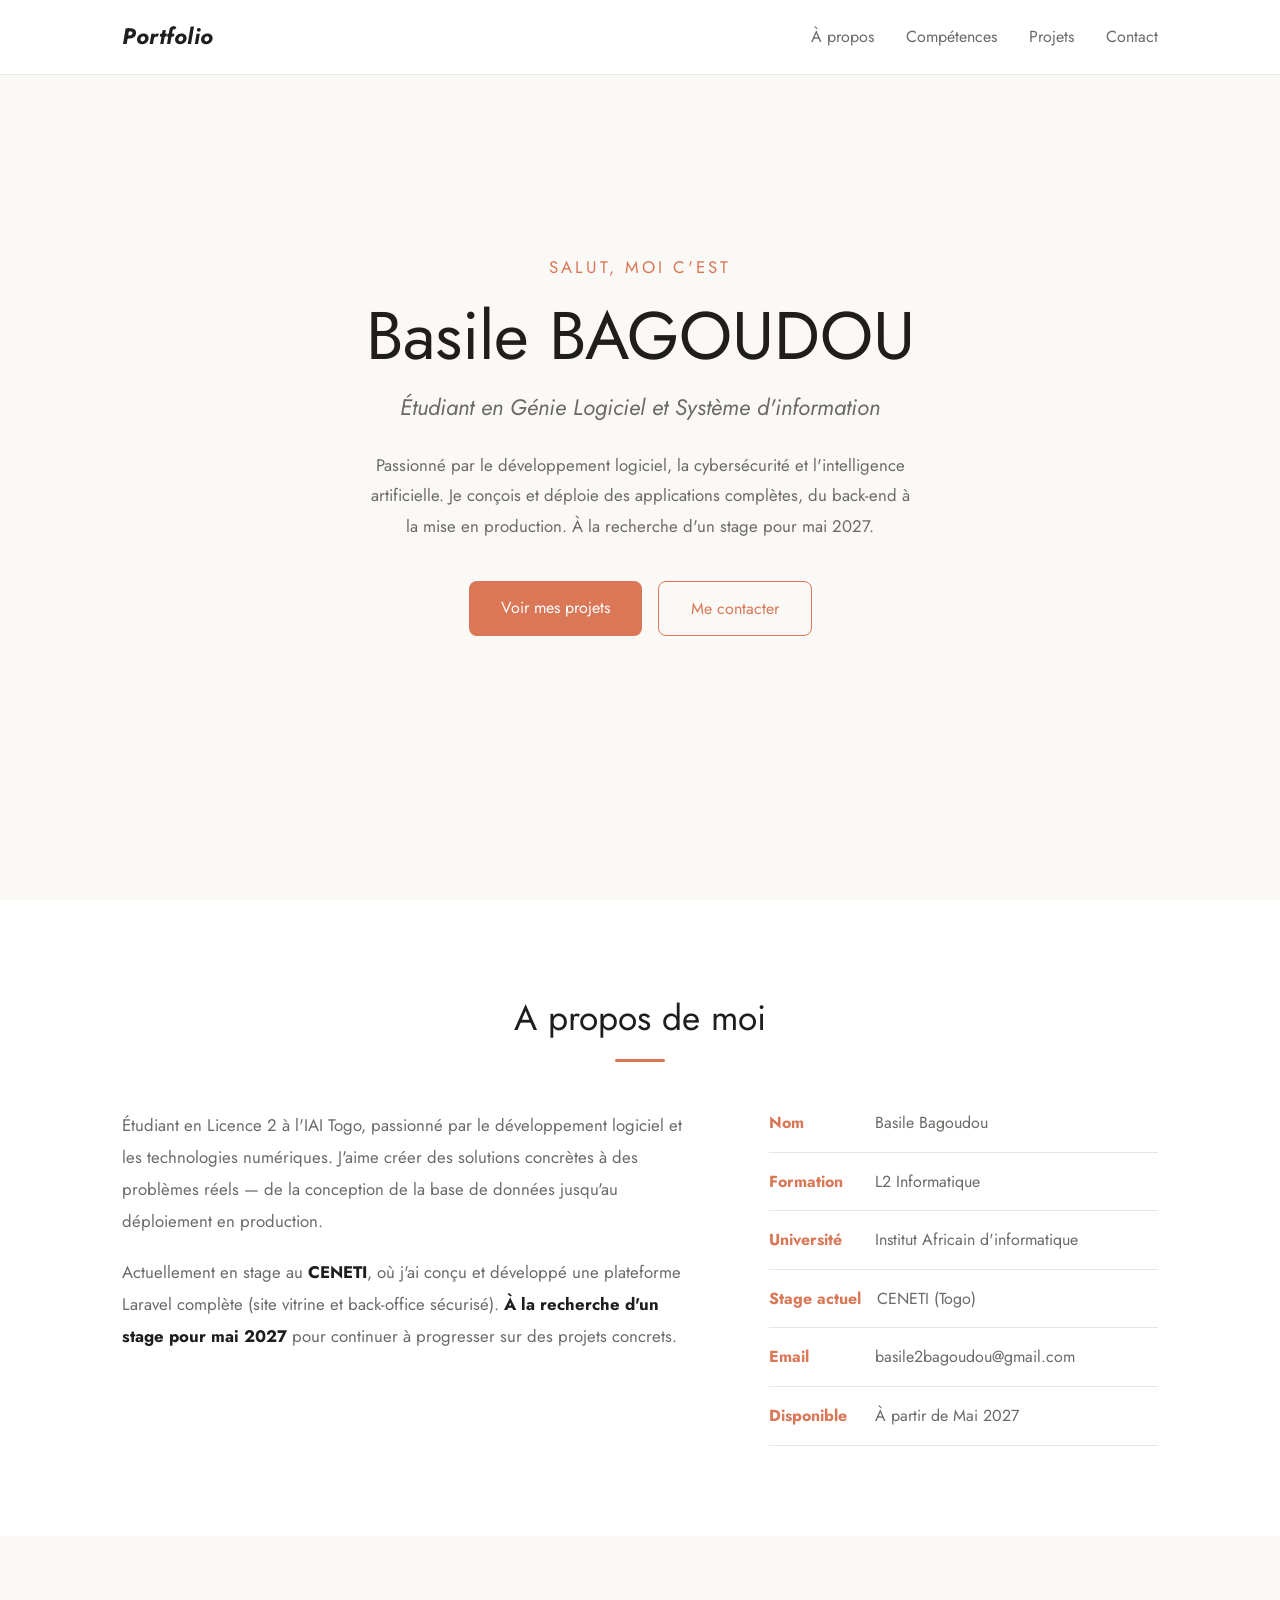
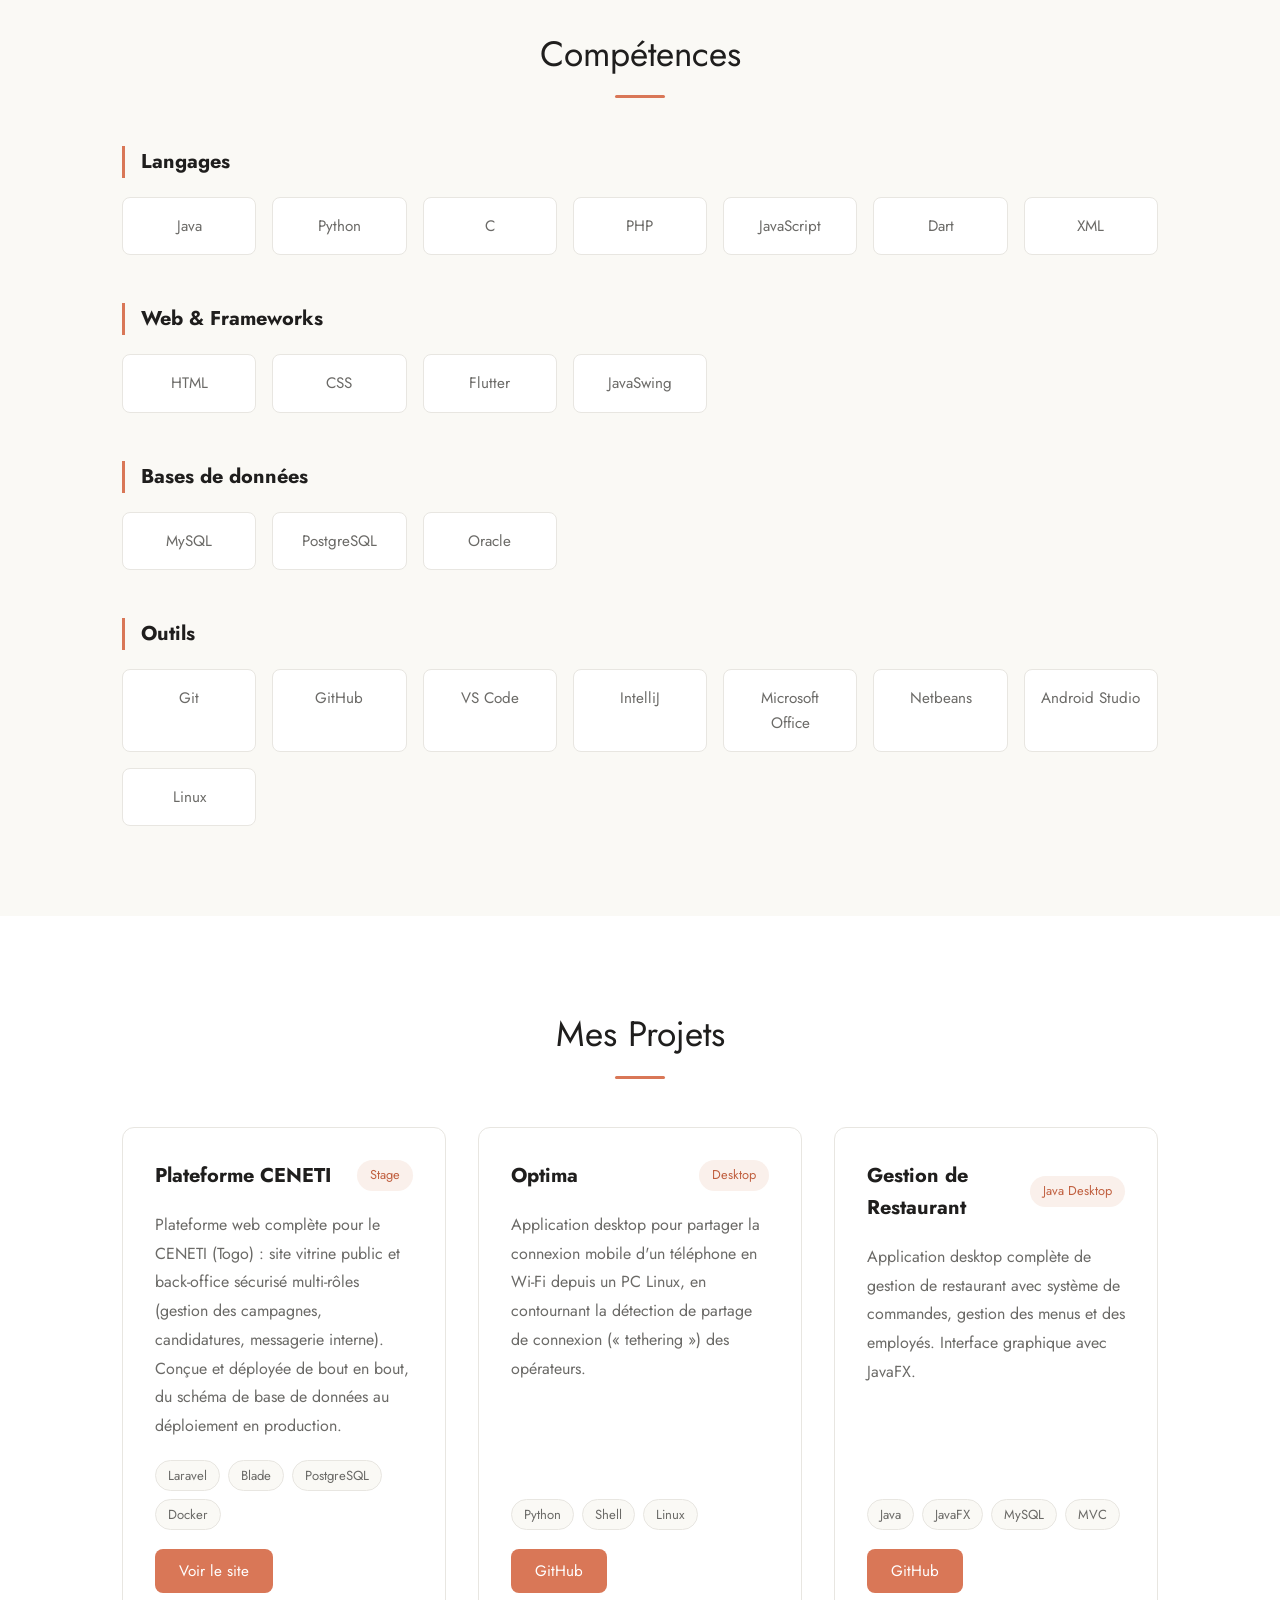
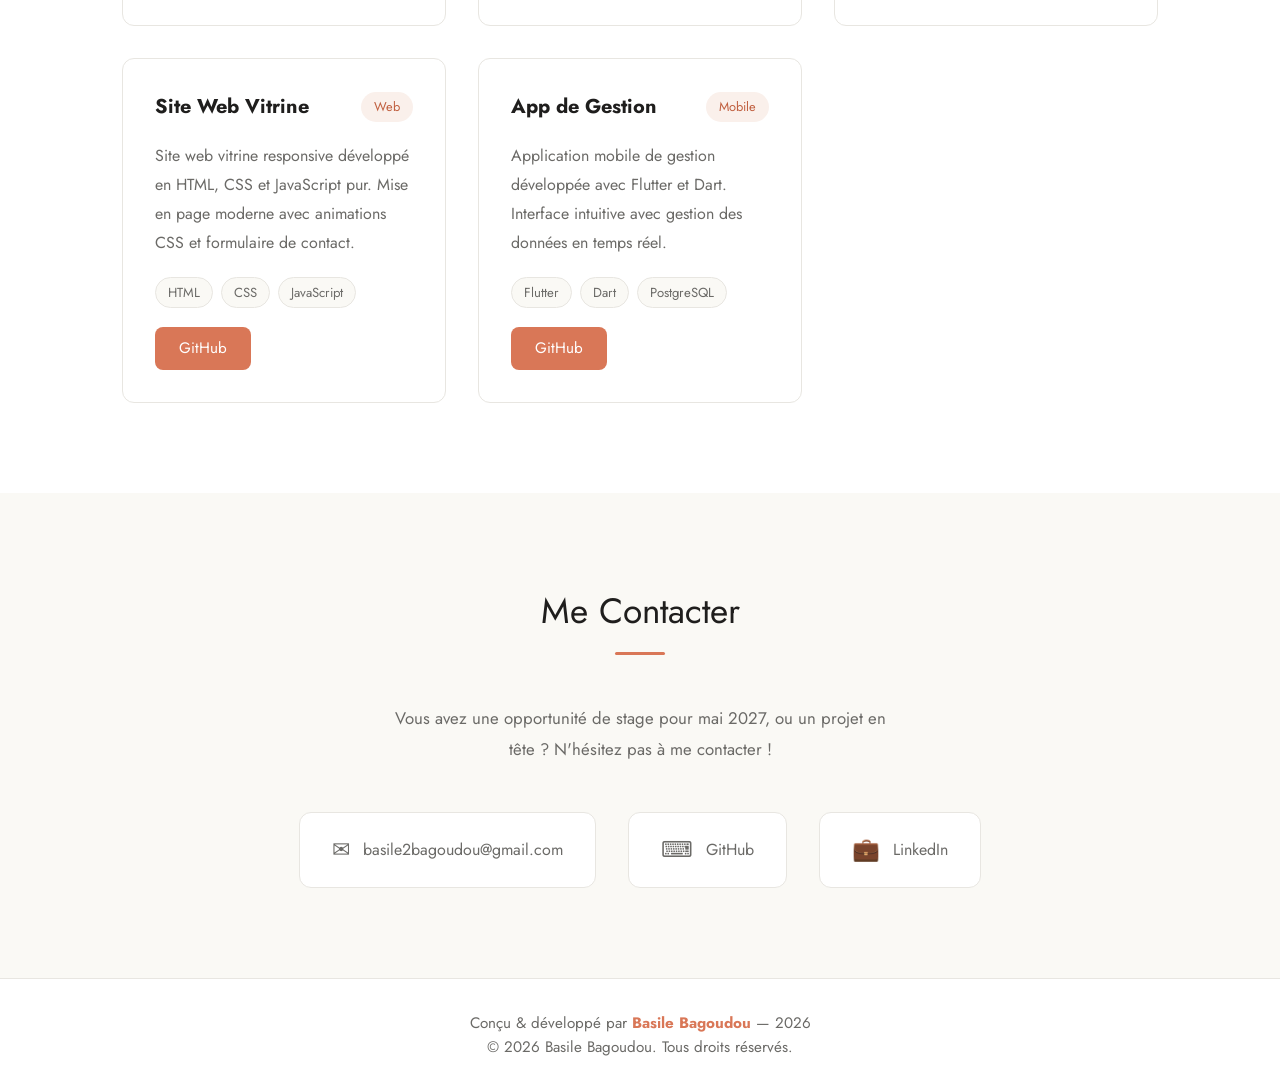
==== index.html @ 45a62715 "Uniformise tout le site sur Century Gothic Remplace le pairage sans/serif par une seule police pour " ====
<!DOCTYPE html>
<html lang="fr">
<head>
    <meta charset="UTF-8">
    <meta name="viewport" content="width=device-width, initial-scale=1.0">
    <title>Basile Bagoudou | Portfolio</title>
    <link rel="preconnect" href="https://fonts.googleapis.com">
    <link rel="preconnect" href="https://fonts.gstatic.com" crossorigin>
    <link href="https://fonts.googleapis.com/css2?family=Jost:wght@400;500;600;700&display=swap" rel="stylesheet">
    <link rel="stylesheet" href="style.css">
</head>
<body>
    <header>
        <nav>
            <div class="logo">Portfolio</div>
            <button class="menu-btn" aria-label="Menu">
                <span></span>
                <span></span>
                <span></span>
            </button>
            <ul>
                <li><a href="#about">À propos</a></li>
                <li><a href="#skills">Compétences</a></li>
                <li><a href="#projects">Projets</a></li>
                <li><a href="#contact">Contact</a></li>
            </ul>
        </nav>
    </header>
    <section id="hero">
        <div class="hero-content">
            <p class="hero-salut">Salut, moi c'est</p>
            <h1>Basile BAGOUDOU</h1>
            <h2>Étudiant en Génie Logiciel et Système d'information</h2>
            <p class="hero-desc">
                Passionné par le développement logiciel, la cybersécurité
                et l'intelligence artificielle. Je conçois et déploie des
                applications complètes, du back-end à la mise en production.
                À la recherche d'un stage pour mai 2027.
            </p>
            <div class="hero-buttons">
                <a href="#projects" class="btn-primary">Voir mes projets</a>
                <a href="#contact" class="btn-secondary">Me contacter</a>
            </div>
        </div>
    </section>
    <section id="about">
        <div class="container">
            <h2 class="section-title">A propos de moi</h2>
            <div class="about-content">
                <div class="about-text">
                    <p>
                        Étudiant en Licence 2 à l'IAI Togo, passionné par le développement logiciel et les technologies numériques. J'aime créer des solutions concrètes à des problèmes réels — de la conception de la base de données jusqu'au déploiement en production.
                    </p>
                    <p>
                        Actuellement en stage au <strong>CENETI</strong>, où j'ai conçu et développé une plateforme Laravel complète (site vitrine et back-office sécurisé). <strong>À la recherche d'un stage pour mai 2027</strong> pour continuer à progresser sur des projets concrets.
                    </p>
                </div>
                <div class="about-info">
                    <ul>
                        <li><span>Nom</span> Basile Bagoudou</li>
                        <li><span>Formation</span> L2 Informatique</li>
                        <li><span>Université</span> Institut Africain d'informatique</li>
                        <li><span>Stage actuel</span> CENETI (Togo)</li>
                        <li><span>Email</span> basile2bagoudou@gmail.com</li>
                        <li><span>Disponible</span> À partir de Mai 2027</li>
                    </ul>
                </div>
            </div>
        </div>
    </section>
    <section id="skills">
    <div class="container">
        <h2 class="section-title">Compétences</h2>
        <div class="skills-content">

            <div class="skills-category">
                <h3>Langages</h3>
                <div class="skills-grid">
                    <div class="skill-card">Java</div>
                    <div class="skill-card">Python</div>
                    <div class="skill-card">C</div>
                    <div class="skill-card">PHP</div>
                    <div class="skill-card">JavaScript</div>
                    <div class="skill-card">Dart</div>
                    <div class="skill-card">XML</div>
                </div>
            </div>

            <div class="skills-category">
                <h3>Web & Frameworks</h3>
                <div class="skills-grid">
                    <div class="skill-card">HTML</div>
                    <div class="skill-card">CSS</div>
                    <div class="skill-card">Flutter</div>
                    <div class="skill-card">JavaSwing</div>
                </div>
            </div>

            <div class="skills-category">
                <h3>Bases de données</h3>
                <div class="skills-grid">
                    <div class="skill-card">MySQL</div>
                    <div class="skill-card">PostgreSQL</div>
                    <div class="skill-card">Oracle</div>
                </div>
            </div>

            <div class="skills-category">
                <h3>Outils</h3>
                <div class="skills-grid">
                    <div class="skill-card">Git</div>
                    <div class="skill-card">GitHub</div>
                    <div class="skill-card">VS Code</div>
                    <div class="skill-card">IntelliJ</div>
                    <div class="skill-card">Microsoft Office</div>
                    <div class="skill-card">Netbeans</div>
                    <div class="skill-card">Android Studio</div>
                    <div class="skill-card">Linux</div>
                </div>
            </div>
        </div>
    </div>
</section>
<section id="projects">
    <div class="container">
        <h2 class="section-title">Mes Projets</h2>
        <div class="projects-grid">

            <div class="project-card">
                <div class="project-header">
                    <h3>Plateforme CENETI</h3>
                    <span class="project-tag">Stage</span>
                </div>
                <p class="project-desc">
                    Plateforme web complète pour le CENETI (Togo) : site
                    vitrine public et back-office sécurisé multi-rôles
                    (gestion des campagnes, candidatures, messagerie interne).
                    Conçue et déployée de bout en bout, du schéma de base de
                    données au déploiement en production.
                </p>
                <div class="project-tech">
                    <span>Laravel</span>
                    <span>Blade</span>
                    <span>PostgreSQL</span>
                    <span>Docker</span>
                </div>
                <div class="project-links">
                    <a href="https://ceneti-production.up.railway.app" target="_blank" class="project-btn">Voir le site</a>
                </div>
            </div>

            <div class="project-card">
                <div class="project-header">
                    <h3>Optima</h3>
                    <span class="project-tag">Desktop</span>
                </div>
                <p class="project-desc">
                    Application desktop pour partager la connexion mobile
                    d'un téléphone en Wi-Fi depuis un PC Linux, en
                    contournant la détection de partage de connexion
                    (« tethering ») des opérateurs.
                </p>
                <div class="project-tech">
                    <span>Python</span>
                    <span>Shell</span>
                    <span>Linux</span>
                </div>
                <div class="project-links">
                    <a href="https://github.com/basilebagoudou/optima" target="_blank" class="project-btn">GitHub</a>
                </div>
            </div>

            <div class="project-card">
                <div class="project-header">
                    <h3>Gestion de Restaurant</h3>
                    <span class="project-tag">Java Desktop</span>
                </div>
                <p class="project-desc">
                    Application desktop complète de gestion de restaurant 
                    avec système de commandes, gestion des menus et des 
                    employés. Interface graphique avec JavaFX.
                </p>
                <div class="project-tech">
                    <span>Java</span>
                    <span>JavaFX</span>
                    <span>MySQL</span>
                    <span>MVC</span>
                </div>
                <div class="project-links">
                    <a href="#" class="project-btn">GitHub</a>
                </div>
            </div>

            <div class="project-card">
                <div class="project-header">
                    <h3>Site Web Vitrine</h3>
                    <span class="project-tag">Web</span>
                </div>
                <p class="project-desc">
                    Site web vitrine responsive développé en HTML, CSS 
                    et JavaScript pur. Mise en page moderne avec animations 
                    CSS et formulaire de contact.
                </p>
                <div class="project-tech">
                    <span>HTML</span>
                    <span>CSS</span>
                    <span>JavaScript</span>
                </div>
                <div class="project-links">
                    <a href="#" class="project-btn">GitHub</a>
                </div>
            </div>

            <div class="project-card">
                <div class="project-header">
                    <h3>App de Gestion</h3>
                    <span class="project-tag">Mobile</span>
                </div>
                <p class="project-desc">
                    Application mobile de gestion développée avec Flutter 
                    et Dart. Interface intuitive avec gestion des données 
                    en temps réel.
                </p>
                <div class="project-tech">
                    <span>Flutter</span>
                    <span>Dart</span>
                    <span>PostgreSQL</span>
                </div>
                <div class="project-links">
                    <a href="#" class="project-btn">GitHub</a>
                </div>
            </div>

        </div>
    </div>
</section>
<section id="contact">
    <div class="container">
        <h2 class="section-title">Me Contacter</h2>
        <p class="contact-desc">
            Vous avez une opportunité de stage pour mai 2027, ou un projet en tête ?
            N'hésitez pas à me contacter !
        </p>
        <div class="contact-links">
            <a href="mailto:basile2bagoudou@gmail.com" class="contact-card">
                <span class="contact-icon">✉</span>
                <span>basile2bagoudou@gmail.com</span>
            </a>
            <a href="https://github.com/basilebagoudou" 
               target="_blank" class="contact-card">
                <span class="contact-icon">⌨</span>
                <span>GitHub</span>
            </a>
            <a href="https://www.linkedin.com/in/basile-bagoudou-a721a7335/" 
               target="_blank" class="contact-card">
                <span class="contact-icon">💼</span>
                <span>LinkedIn</span>
            </a>
        </div>
    </div>
</section>

<footer>
    <div class="container">
        <p>Conçu & développé par <strong>Basile Bagoudou</strong> — 2026</p>
        <p>© 2026 Basile Bagoudou. Tous droits réservés.</p>
    </div>
</footer>
<script src="script.js"></script>
</body>
</html>
---- style.css ----
/* ===== VARIABLES & RESET ===== */
:root {
    --primary: #d97757;
    --primary-dark: #c05f3f;
    --primary-soft: #faf0eb;
    --bg: #ffffff;
    --bg-soft: #faf9f5;
    --text-main: #1f1e1d;
    --text-muted: #6b6a67;
    --border: #e8e6e1;
}

* {
    margin: 0;
    padding: 0;
    box-sizing: border-box;
}

html {
    scroll-behavior: smooth;
}

body {
    background-color: var(--bg);
    color: var(--text-main);
    /* Century Gothic est une police commerciale (Monotype), non
       embarquable ici sans licence. 'Century Gothic' en tête profite de
       l'installation native (très répandue sous Windows/macOS) ; Jost,
       une police Google Fonts libre, est quasi identique visuellement et
       sert de repli fidèle pour les autres systèmes. */
    font-family: 'Century Gothic', CenturyGothic, 'Jost', sans-serif;
    line-height: 1.6;
}

a {
    text-decoration: none;
    color: inherit;
}

ul {
    list-style: none;
}

.container {
    max-width: 1100px;
    margin: 0 auto;
    padding: 0 2rem;
}

section {
    padding: 90px 0;
}

.section-title {
    font-size: 2.2rem;
    font-weight: 400;
    text-align: center;
    margin-bottom: 3rem;
    color: var(--text-main);
    position: relative;
}

.section-title::after {
    content: '';
    display: block;
    width: 50px;
    height: 3px;
    background: var(--primary);
    margin: 0.8rem auto 0;
    border-radius: 2px;
}

/* ===== NAVBAR ===== */
header {
    position: fixed;
    top: 0;
    left: 0;
    width: 100%;
    z-index: 1000;
    background-color: rgba(255, 255, 255, 0.92);
    backdrop-filter: blur(10px);
    border-bottom: 1px solid var(--border);
}

header.scrolled {
    box-shadow: 0 2px 20px rgba(31, 30, 29, 0.06);
}

nav {
    display: flex;
    justify-content: space-between;
    align-items: center;
    max-width: 1100px;
    margin: 0 auto;
    padding: 1.2rem 2rem;
}

.logo {
    font-size: 1.4rem;
    font-weight: 700;
    color: var(--text-main);
    letter-spacing: 0.5px;
    font-style: italic;
}

nav ul {
    display: flex;
    gap: 2rem;
}

nav ul li a {
    color: var(--text-muted);
    font-size: 1rem;
    transition: color 0.3s ease;
}

nav ul li a:hover {
    color: var(--primary);
}

/* ===== HERO ===== */
#hero {
    min-height: 100vh;
    display: flex;
    align-items: center;
    justify-content: center;
    text-align: center;
    padding-top: 80px;
    background-color: var(--bg-soft);
}

.hero-content {
    max-width: 750px;
    padding: 0 2rem;
}

.hero-salut {
    color: var(--primary);
    font-size: 1.05rem;
    letter-spacing: 3px;
    text-transform: uppercase;
    margin-bottom: 1rem;
}

#hero h1 {
    font-size: clamp(2.5rem, 6vw, 4.2rem);
    font-weight: 400;
    line-height: 1.15;
    margin-bottom: 1rem;
    color: var(--text-main);
}

#hero h2 {
    font-size: clamp(1.05rem, 2.5vw, 1.4rem);
    color: var(--text-muted);
    font-weight: 400;
    font-style: italic;
    margin-bottom: 1.5rem;
}

.hero-desc {
    color: var(--text-muted);
    font-size: 1.05rem;
    max-width: 550px;
    margin: 0 auto 2.5rem;
    line-height: 1.8;
}

.hero-buttons {
    display: flex;
    gap: 1rem;
    justify-content: center;
    flex-wrap: wrap;
}

.btn-primary {
    background: var(--primary);
    color: #ffffff;
    padding: 0.85rem 2rem;
    border-radius: 8px;
    font-size: 1rem;
    transition: background 0.3s ease, transform 0.3s ease, box-shadow 0.3s ease;
}

.btn-primary:hover {
    background: var(--primary-dark);
    transform: translateY(-2px);
    box-shadow: 0 8px 24px rgba(217, 119, 87, 0.3);
}

.btn-secondary {
    border: 1px solid var(--primary);
    color: var(--primary);
    padding: 0.85rem 2rem;
    border-radius: 8px;
    font-size: 1rem;
    transition: all 0.3s ease;
}

.btn-secondary:hover {
    background: var(--primary-soft);
    transform: translateY(-2px);
}

/* ===== À PROPOS ===== */
#about {
    background-color: var(--bg);
}

.about-content {
    display: flex;
    gap: 4rem;
    align-items: flex-start;
}

.about-text {
    flex: 1.5;
}

.about-text p {
    color: var(--text-muted);
    margin-bottom: 1.2rem;
    line-height: 1.9;
    font-size: 1.05rem;
}

.about-text strong {
    color: var(--text-main);
}

.about-info {
    flex: 1;
}

.about-info ul {
    display: flex;
    flex-direction: column;
    gap: 1rem;
}

.about-info ul li {
    display: flex;
    gap: 1rem;
    color: var(--text-muted);
    font-size: 1rem;
    padding-bottom: 1rem;
    border-bottom: 1px solid var(--border);
}

.about-info ul li span {
    color: var(--primary);
    font-weight: 700;
    min-width: 90px;
}

/* ===== COMPÉTENCES ===== */
#skills {
    background-color: var(--bg-soft);
}

.skills-content {
    display: flex;
    flex-direction: column;
    gap: 3rem;
}

.skills-category h3 {
    color: var(--text-main);
    font-size: 1.25rem;
    font-weight: 700;
    margin-bottom: 1.2rem;
    padding-left: 1rem;
    border-left: 3px solid var(--primary);
}

.skills-grid {
    display: grid;
    grid-template-columns: repeat(auto-fill, minmax(120px, 1fr));
    gap: 1rem;
}

.skill-card {
    background-color: var(--bg);
    border: 1px solid var(--border);
    border-radius: 8px;
    padding: 1rem;
    text-align: center;
    font-size: 0.95rem;
    color: var(--text-muted);
    transition: all 0.3s ease;
    cursor: default;
}

.skill-card:hover {
    border-color: var(--primary);
    color: var(--primary);
    background-color: var(--primary-soft);
    transform: translateY(-4px);
    box-shadow: 0 8px 20px rgba(217, 119, 87, 0.12);
}

/* ===== PROJETS ===== */
#projects {
    background-color: var(--bg);
}

.projects-grid {
    display: grid;
    grid-template-columns: repeat(auto-fill, minmax(300px, 1fr));
    gap: 2rem;
}

.project-card {
    background-color: var(--bg);
    border: 1px solid var(--border);
    border-radius: 12px;
    padding: 2rem;
    display: flex;
    flex-direction: column;
    gap: 1.2rem;
    transition: all 0.3s ease;
}

.project-card:hover {
    border-color: var(--primary);
    transform: translateY(-6px);
    box-shadow: 0 16px 36px rgba(31, 30, 29, 0.08);
}

.project-header {
    display: flex;
    justify-content: space-between;
    align-items: center;
    gap: 1rem;
}

.project-header h3 {
    font-size: 1.25rem;
    font-weight: 700;
    color: var(--text-main);
}

.project-tag {
    background: var(--primary-soft);
    color: var(--primary-dark);
    padding: 0.3rem 0.8rem;
    border-radius: 50px;
    font-size: 0.8rem;
    white-space: nowrap;
}

.project-desc {
    color: var(--text-muted);
    font-size: 1rem;
    line-height: 1.8;
    flex: 1;
}

.project-tech {
    display: flex;
    flex-wrap: wrap;
    gap: 0.5rem;
}

.project-tech span {
    background-color: var(--bg-soft);
    border: 1px solid var(--border);
    color: var(--text-muted);
    padding: 0.25rem 0.75rem;
    border-radius: 50px;
    font-size: 0.82rem;
}

.project-links {
    display: flex;
    gap: 1rem;
}

.project-btn {
    background: var(--primary);
    color: #ffffff;
    padding: 0.6rem 1.5rem;
    border-radius: 8px;
    font-size: 0.95rem;
    transition: all 0.3s ease;
}

.project-btn:hover {
    background: var(--primary-dark);
    transform: translateY(-2px);
}

/* ===== CONTACT ===== */
#contact {
    background-color: var(--bg-soft);
    text-align: center;
}

.contact-desc {
    color: var(--text-muted);
    font-size: 1.05rem;
    max-width: 500px;
    margin: 0 auto 3rem;
    line-height: 1.8;
}

.contact-links {
    display: flex;
    justify-content: center;
    gap: 2rem;
    flex-wrap: wrap;
}

.contact-card {
    display: flex;
    align-items: center;
    gap: 0.8rem;
    background-color: var(--bg);
    border: 1px solid var(--border);
    border-radius: 12px;
    padding: 1.2rem 2rem;
    color: var(--text-muted);
    font-size: 1rem;
    transition: all 0.3s ease;
}

.contact-card:hover {
    border-color: var(--primary);
    color: var(--primary);
    transform: translateY(-4px);
    box-shadow: 0 10px 26px rgba(217, 119, 87, 0.15);
}

.contact-icon {
    font-size: 1.4rem;
}

/* ===== FOOTER ===== */
footer {
    background-color: var(--bg);
    border-top: 1px solid var(--border);
    padding: 2rem 0;
    text-align: center;
}

footer p {
    color: var(--text-muted);
    font-size: 0.95rem;
}

footer strong {
    color: var(--primary);
}

/* ===== ANIMATIONS SCROLL ===== */
section {
    opacity: 0;
    transform: translateY(30px);
    transition: opacity 0.7s ease, transform 0.7s ease;
}

section.visible {
    opacity: 1;
    transform: translateY(0);
}

#hero {
    opacity: 1 !important;
    transform: none !important;
}

/* ===== MENU MOBILE ===== */
.menu-btn {
    display: none;
    flex-direction: column;
    gap: 5px;
    background: none;
    border: none;
    cursor: pointer;
    padding: 5px;
}

.menu-btn span {
    display: block;
    width: 25px;
    height: 2px;
    background-color: var(--text-main);
    border-radius: 2px;
    transition: all 0.3s ease;
}

/* Animation croix au clic */
.menu-btn.active span:nth-child(1) {
    transform: translateY(7px) rotate(45deg);
}

.menu-btn.active span:nth-child(2) {
    opacity: 0;
}

.menu-btn.active span:nth-child(3) {
    transform: translateY(-7px) rotate(-45deg);
}

/* ===== RESPONSIVE ===== */
@media (max-width: 768px) {
    .menu-btn {
        display: flex;
    }

    nav ul {
        display: none;
        position: absolute;
        top: 100%;
        left: 0;
        width: 100%;
        flex-direction: column;
        background-color: var(--bg);
        border-bottom: 1px solid var(--border);
        padding: 1.5rem 2rem;
        gap: 1.5rem;
    }

    nav ul.open {
        display: flex;
    }

    .about-content {
        flex-direction: column;
        gap: 2rem;
    }

    .contact-links {
        flex-direction: column;
        align-items: center;
    }
}
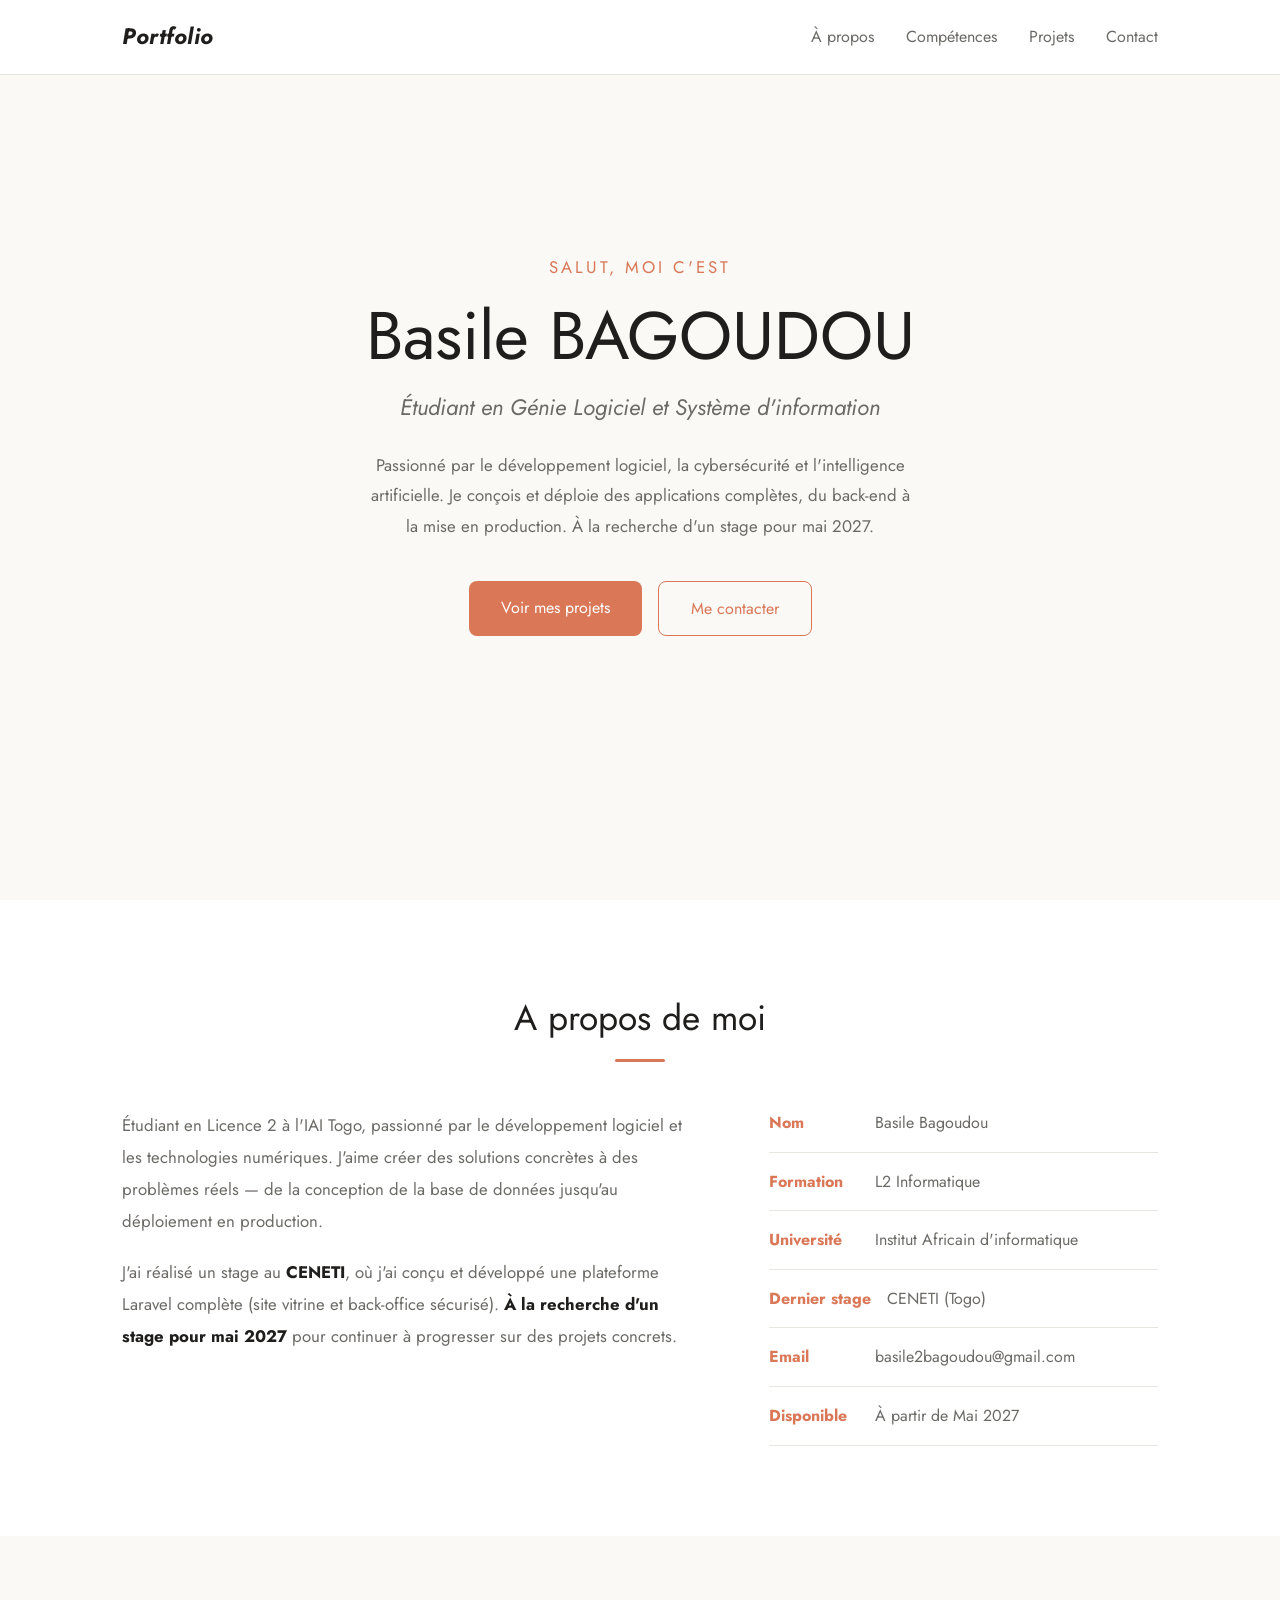
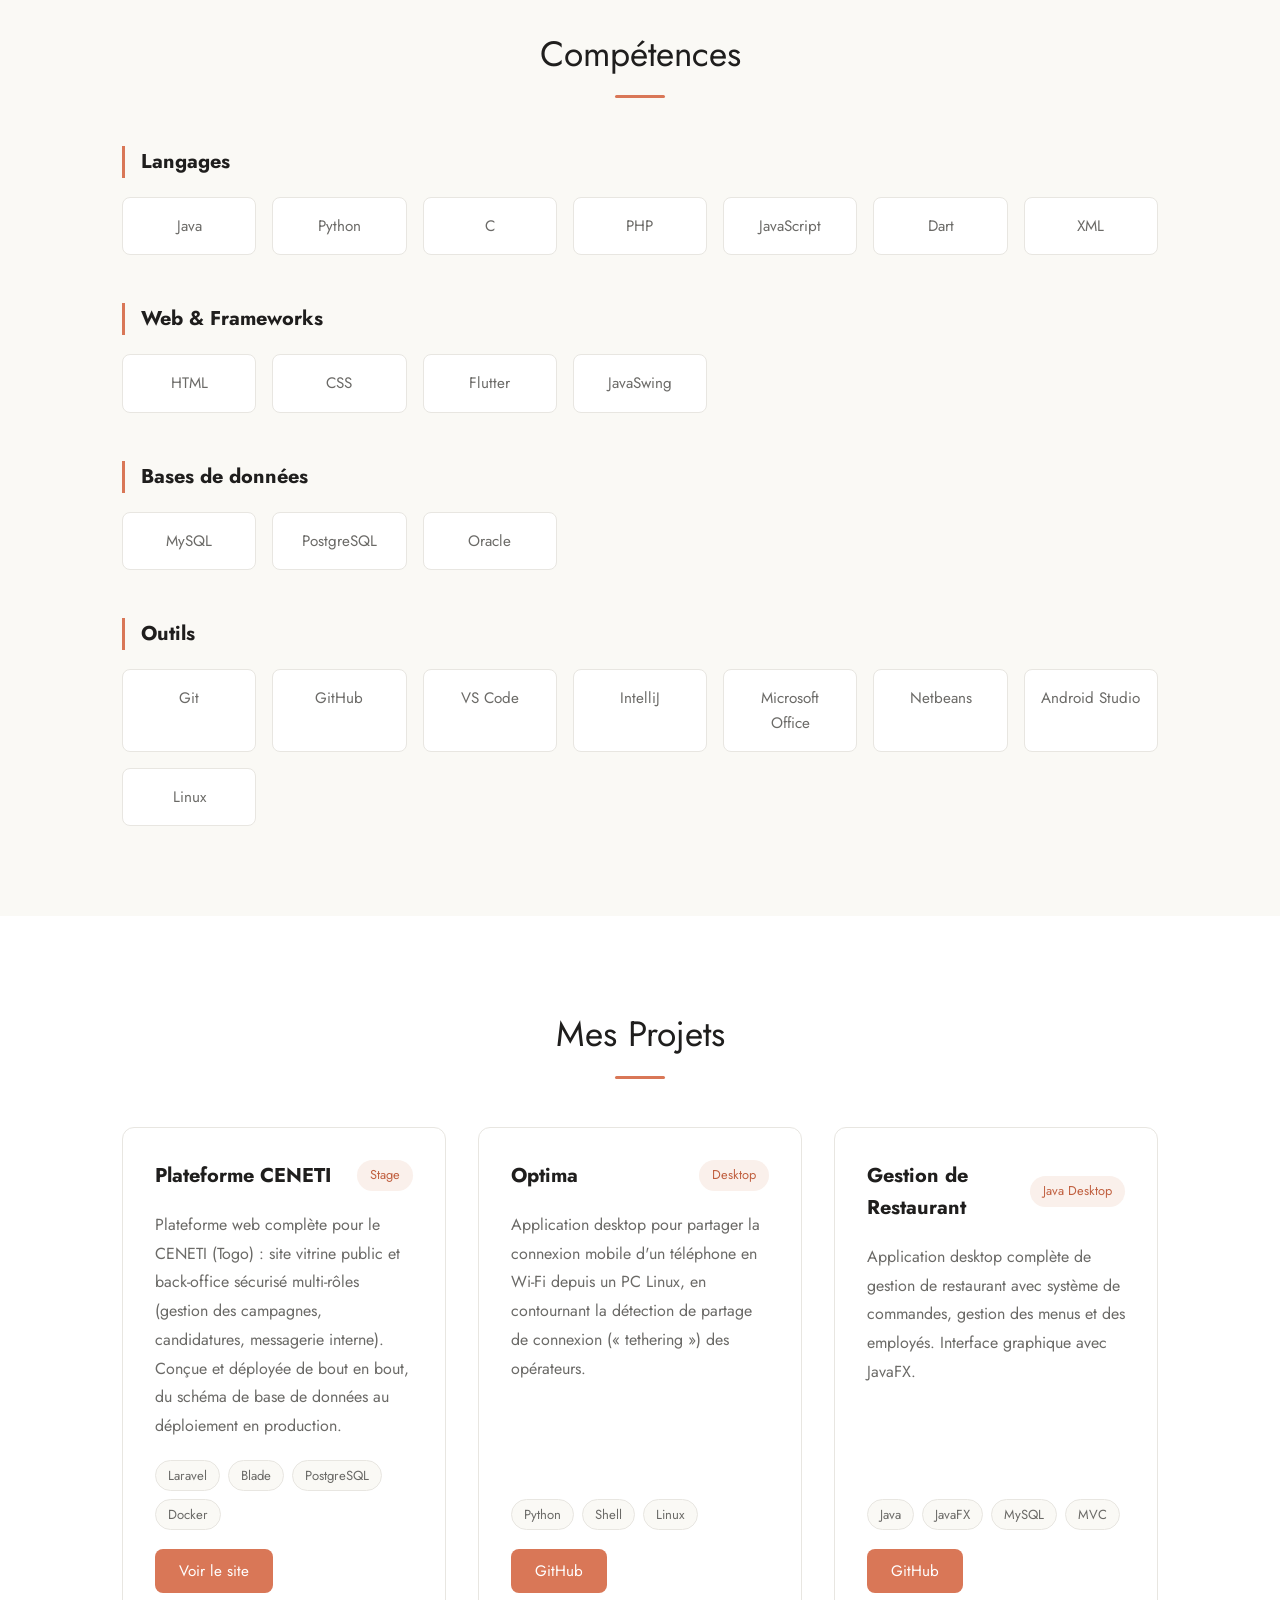
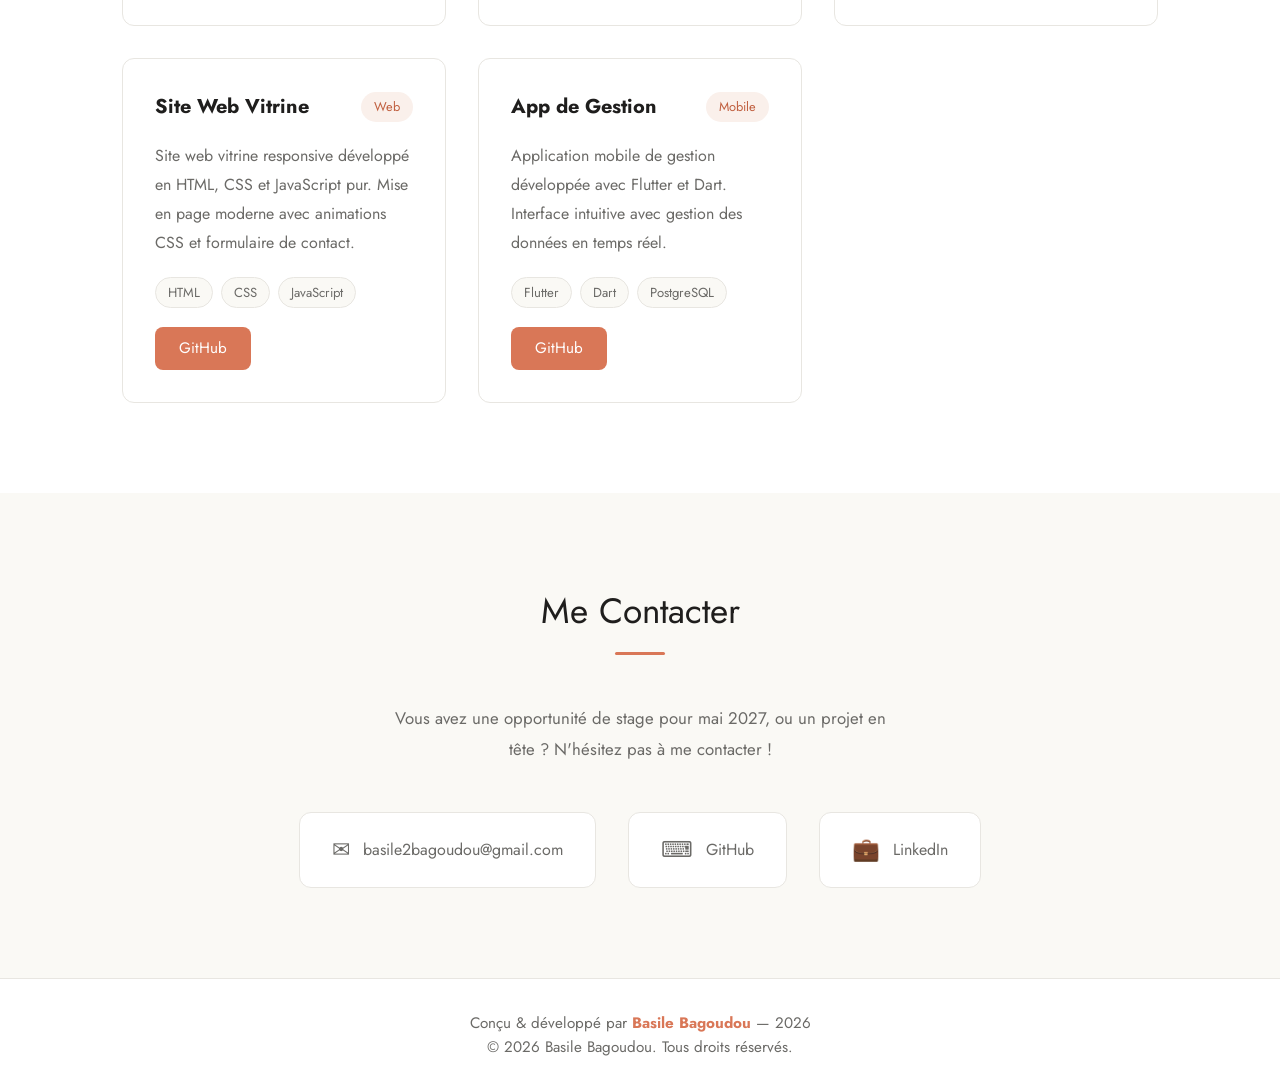
==== commit 89b4d0a9: "Met le stage CENETI au passé (stage terminé)" ====
--- a/index.html
+++ b/index.html
@@ -52,7 +52,7 @@
                         Étudiant en Licence 2 à l'IAI Togo, passionné par le développement logiciel et les technologies numériques. J'aime créer des solutions concrètes à des problèmes réels — de la conception de la base de données jusqu'au déploiement en production.
                     </p>
                     <p>
-                        Actuellement en stage au <strong>CENETI</strong>, où j'ai conçu et développé une plateforme Laravel complète (site vitrine et back-office sécurisé). <strong>À la recherche d'un stage pour mai 2027</strong> pour continuer à progresser sur des projets concrets.
+                        J'ai réalisé un stage au <strong>CENETI</strong>, où j'ai conçu et développé une plateforme Laravel complète (site vitrine et back-office sécurisé). <strong>À la recherche d'un stage pour mai 2027</strong> pour continuer à progresser sur des projets concrets.
                     </p>
                 </div>
                 <div class="about-info">
@@ -60,7 +60,7 @@
                         <li><span>Nom</span> Basile Bagoudou</li>
                         <li><span>Formation</span> L2 Informatique</li>
                         <li><span>Université</span> Institut Africain d'informatique</li>
-                        <li><span>Stage actuel</span> CENETI (Togo)</li>
+                        <li><span>Dernier stage</span> CENETI (Togo)</li>
                         <li><span>Email</span> basile2bagoudou@gmail.com</li>
                         <li><span>Disponible</span> À partir de Mai 2027</li>
                     </ul>
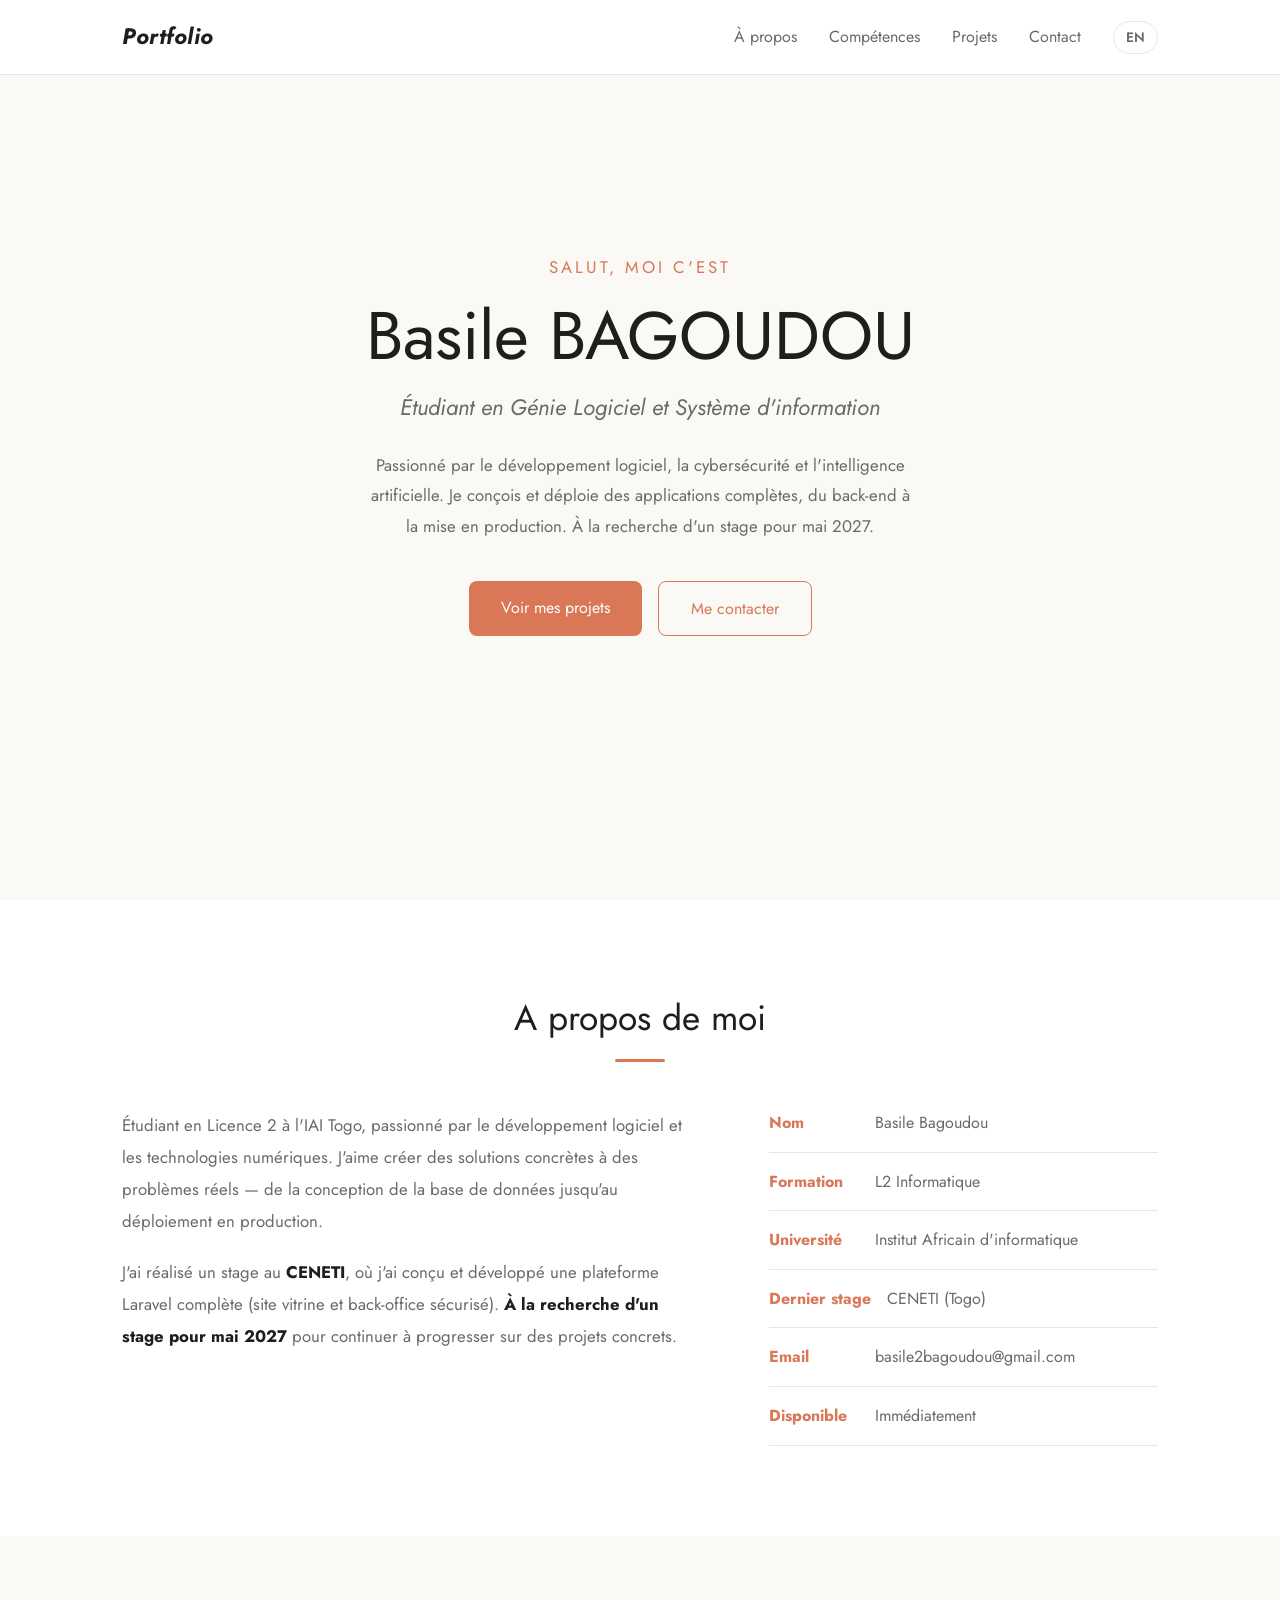
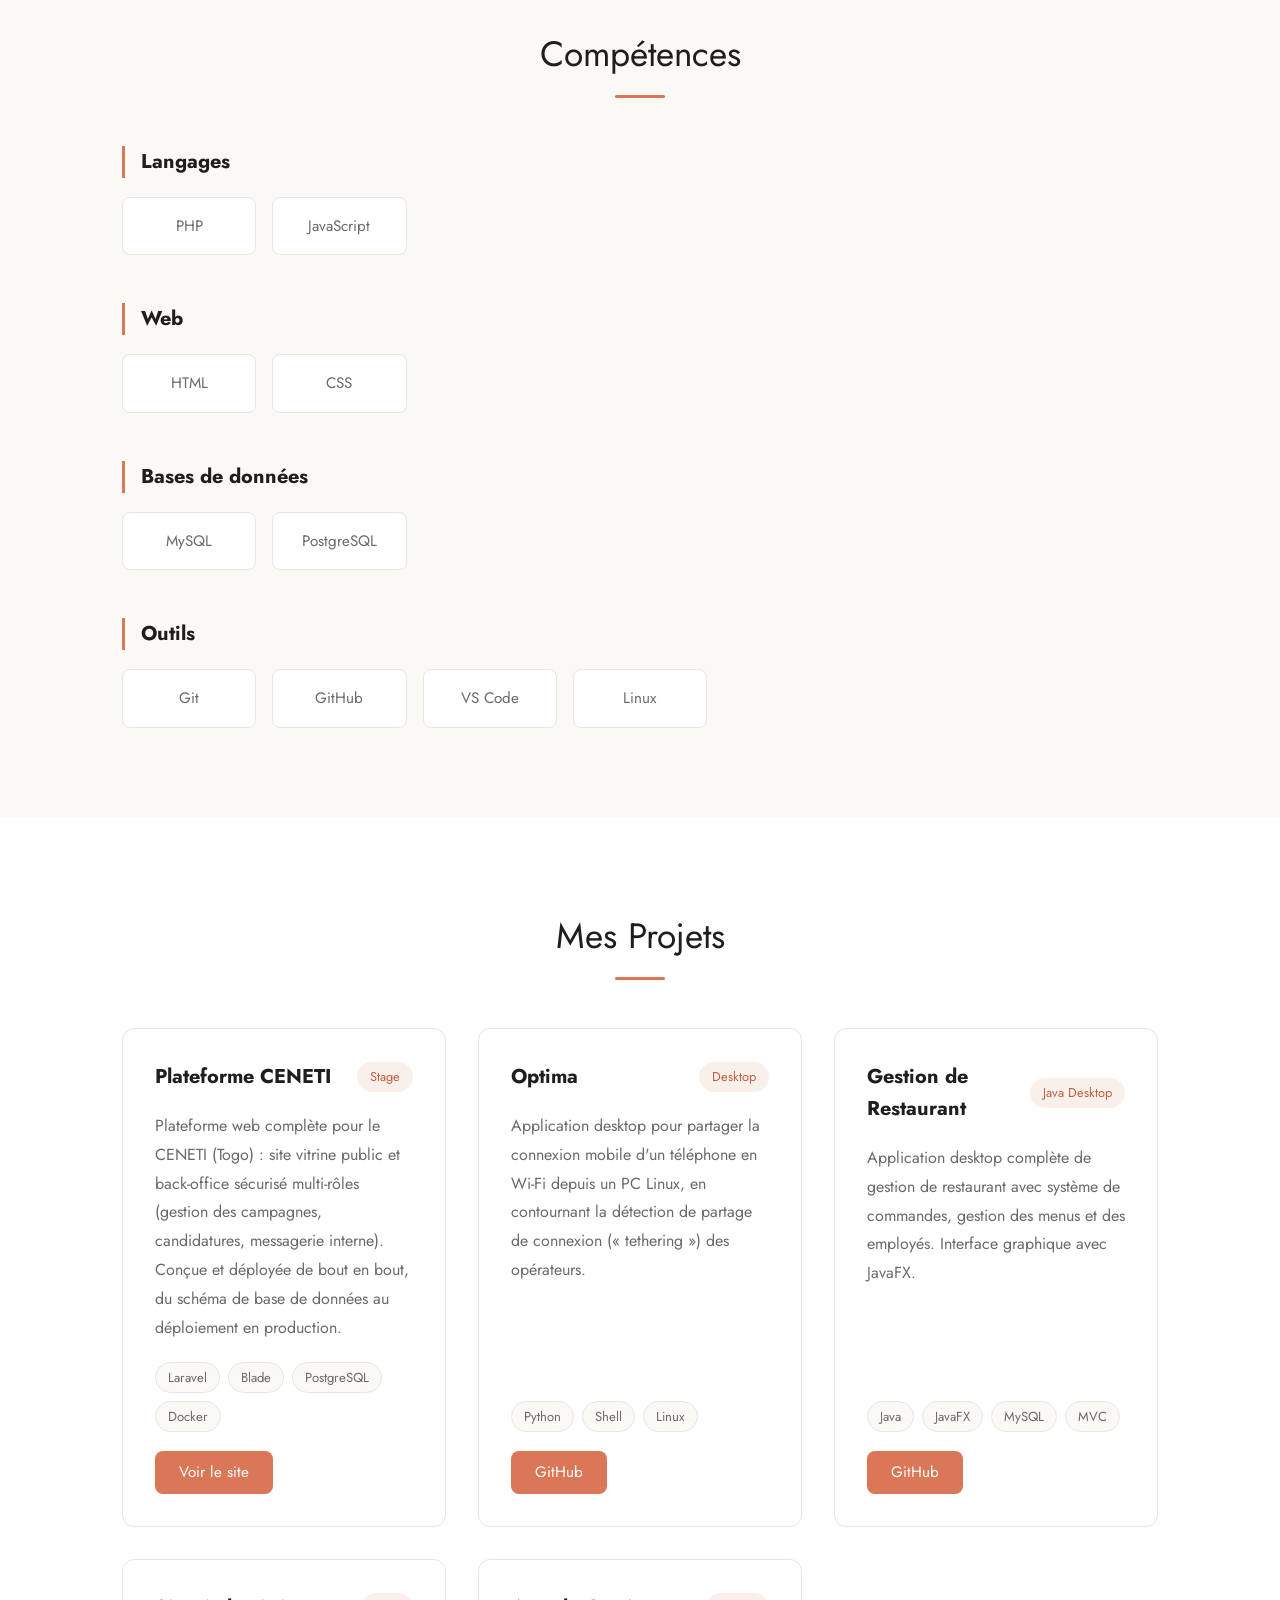
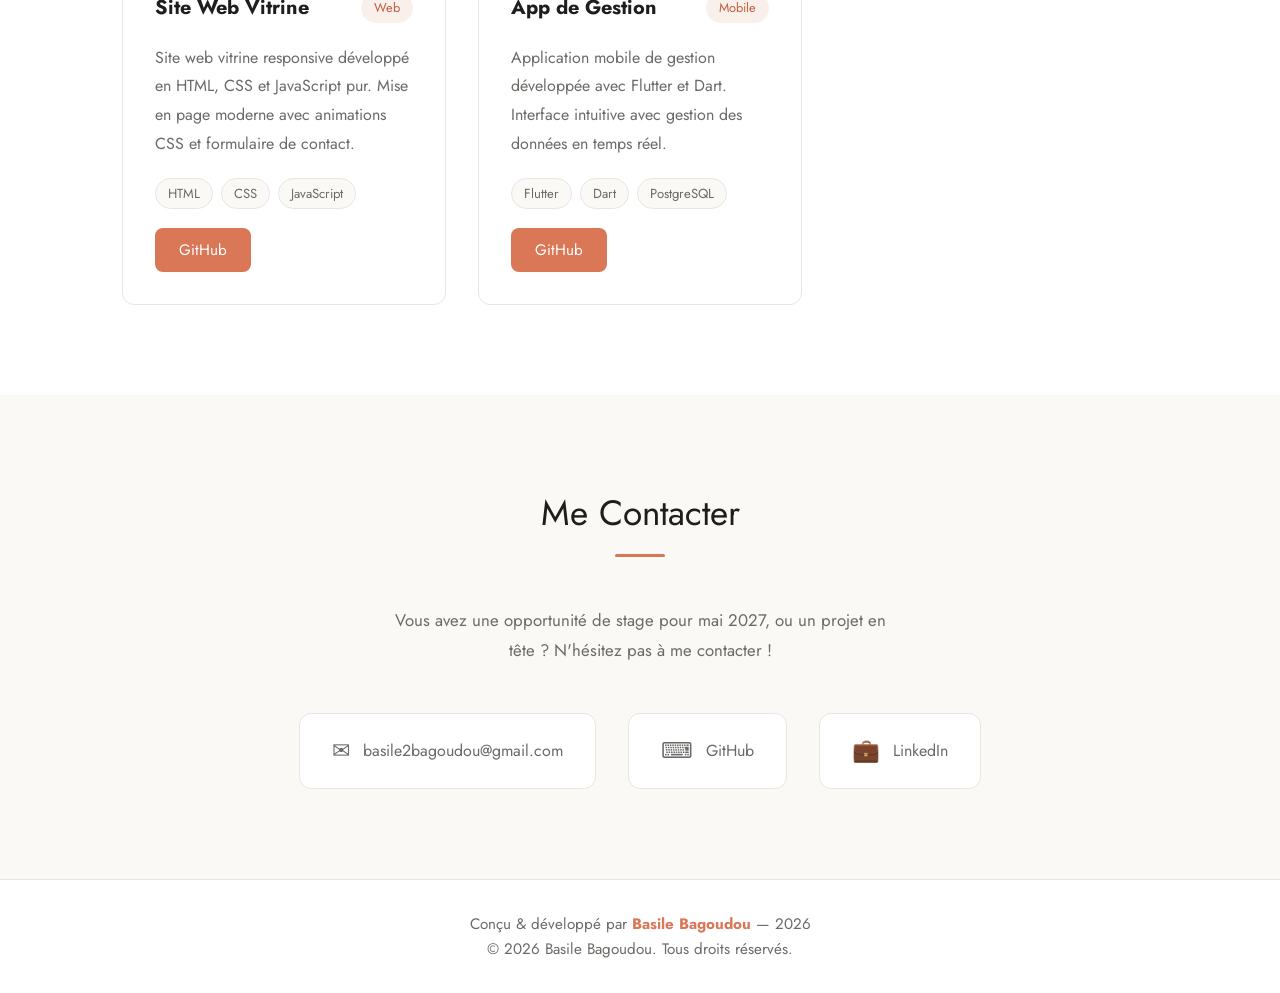
==== commit 85d6038d: "Ajoute un sélecteur de langue FR/EN et resserre la liste de compétences Bascule FR/EN sur tout le si" ====
--- a/index.html
+++ b/index.html
@@ -19,50 +19,71 @@
                 <span></span>
             </button>
             <ul>
-                <li><a href="#about">À propos</a></li>
-                <li><a href="#skills">Compétences</a></li>
-                <li><a href="#projects">Projets</a></li>
+                <li><a href="#about"><span data-lang="fr">À propos</span><span data-lang="en" hidden>About</span></a></li>
+                <li><a href="#skills"><span data-lang="fr">Compétences</span><span data-lang="en" hidden>Skills</span></a></li>
+                <li><a href="#projects"><span data-lang="fr">Projets</span><span data-lang="en" hidden>Projects</span></a></li>
                 <li><a href="#contact">Contact</a></li>
+                <li><button type="button" class="lang-toggle" aria-label="Changer de langue / Switch language">
+                    <span data-lang="fr">EN</span><span data-lang="en" hidden>FR</span>
+                </button></li>
             </ul>
         </nav>
     </header>
     <section id="hero">
         <div class="hero-content">
-            <p class="hero-salut">Salut, moi c'est</p>
+            <p class="hero-salut"><span data-lang="fr">Salut, moi c'est</span><span data-lang="en" hidden>Hi, I'm</span></p>
             <h1>Basile BAGOUDOU</h1>
-            <h2>Étudiant en Génie Logiciel et Système d'information</h2>
-            <p class="hero-desc">
+            <h2>
+                <span data-lang="fr">Étudiant en Génie Logiciel et Système d'information</span>
+                <span data-lang="en" hidden>Software Engineering & Information Systems Student</span>
+            </h2>
+            <p class="hero-desc" data-lang="fr">
                 Passionné par le développement logiciel, la cybersécurité
                 et l'intelligence artificielle. Je conçois et déploie des
                 applications complètes, du back-end à la mise en production.
                 À la recherche d'un stage pour mai 2027.
             </p>
+            <p class="hero-desc" data-lang="en" hidden>
+                Passionate about software development, cybersecurity, and
+                artificial intelligence. I design and deploy complete
+                applications, from the back-end to production. Looking for
+                an internship for May 2027.
+            </p>
             <div class="hero-buttons">
-                <a href="#projects" class="btn-primary">Voir mes projets</a>
-                <a href="#contact" class="btn-secondary">Me contacter</a>
+                <a href="#projects" class="btn-primary"><span data-lang="fr">Voir mes projets</span><span data-lang="en" hidden>View my projects</span></a>
+                <a href="#contact" class="btn-secondary"><span data-lang="fr">Me contacter</span><span data-lang="en" hidden>Contact me</span></a>
             </div>
         </div>
     </section>
     <section id="about">
         <div class="container">
-            <h2 class="section-title">A propos de moi</h2>
+            <h2 class="section-title">
+                <span data-lang="fr">A propos de moi</span>
+                <span data-lang="en" hidden>About Me</span>
+            </h2>
             <div class="about-content">
                 <div class="about-text">
-                    <p>
+                    <p data-lang="fr">
                         Étudiant en Licence 2 à l'IAI Togo, passionné par le développement logiciel et les technologies numériques. J'aime créer des solutions concrètes à des problèmes réels — de la conception de la base de données jusqu'au déploiement en production.
                     </p>
-                    <p>
+                    <p data-lang="en" hidden>
+                        2nd-year Computer Science student at IAI Togo, passionate about software development and digital technologies. I enjoy building real solutions to real problems — from database design to production deployment.
+                    </p>
+                    <p data-lang="fr">
                         J'ai réalisé un stage au <strong>CENETI</strong>, où j'ai conçu et développé une plateforme Laravel complète (site vitrine et back-office sécurisé). <strong>À la recherche d'un stage pour mai 2027</strong> pour continuer à progresser sur des projets concrets.
                     </p>
+                    <p data-lang="en" hidden>
+                        I completed an internship at <strong>CENETI</strong>, where I designed and built a complete Laravel platform (public site and secured back-office). <strong>Looking for an internship for May 2027</strong> to keep growing on real projects.
+                    </p>
                 </div>
                 <div class="about-info">
                     <ul>
-                        <li><span>Nom</span> Basile Bagoudou</li>
-                        <li><span>Formation</span> L2 Informatique</li>
-                        <li><span>Université</span> Institut Africain d'informatique</li>
-                        <li><span>Dernier stage</span> CENETI (Togo)</li>
-                        <li><span>Email</span> basile2bagoudou@gmail.com</li>
-                        <li><span>Disponible</span> À partir de Mai 2027</li>
+                        <li><span class="info-label" data-lang="fr">Nom</span><span class="info-label" data-lang="en" hidden>Name</span> Basile Bagoudou</li>
+                        <li><span class="info-label" data-lang="fr">Formation</span><span class="info-label" data-lang="en" hidden>Education</span> <span data-lang="fr">L2 Informatique</span><span data-lang="en" hidden>2nd-year Computer Science</span></li>
+                        <li><span class="info-label" data-lang="fr">Université</span><span class="info-label" data-lang="en" hidden>University</span> <span data-lang="fr">Institut Africain d'informatique</span><span data-lang="en" hidden>African Institute of Computer Science (IAI)</span></li>
+                        <li><span class="info-label" data-lang="fr">Dernier stage</span><span class="info-label" data-lang="en" hidden>Last internship</span> CENETI (Togo)</li>
+                        <li><span class="info-label">Email</span> basile2bagoudou@gmail.com</li>
+                        <li><span class="info-label" data-lang="fr">Disponible</span><span class="info-label" data-lang="en" hidden>Available</span> <span data-lang="fr">Immédiatement</span><span data-lang="en" hidden>Immediately</span></li>
                     </ul>
                 </div>
             </div>
@@ -70,51 +91,45 @@
     </section>
     <section id="skills">
     <div class="container">
-        <h2 class="section-title">Compétences</h2>
+        <h2 class="section-title">
+            <span data-lang="fr">Compétences</span>
+            <span data-lang="en" hidden>Skills</span>
+        </h2>
         <div class="skills-content">
 
             <div class="skills-category">
-                <h3>Langages</h3>
+                <h3 data-lang="fr">Langages</h3>
+                <h3 data-lang="en" hidden>Languages</h3>
                 <div class="skills-grid">
-                    <div class="skill-card">Java</div>
-                    <div class="skill-card">Python</div>
-                    <div class="skill-card">C</div>
                     <div class="skill-card">PHP</div>
                     <div class="skill-card">JavaScript</div>
-                    <div class="skill-card">Dart</div>
-                    <div class="skill-card">XML</div>
                 </div>
             </div>
 
             <div class="skills-category">
-                <h3>Web & Frameworks</h3>
+                <h3>Web</h3>
                 <div class="skills-grid">
                     <div class="skill-card">HTML</div>
                     <div class="skill-card">CSS</div>
-                    <div class="skill-card">Flutter</div>
-                    <div class="skill-card">JavaSwing</div>
                 </div>
             </div>
 
             <div class="skills-category">
-                <h3>Bases de données</h3>
+                <h3 data-lang="fr">Bases de données</h3>
+                <h3 data-lang="en" hidden>Databases</h3>
                 <div class="skills-grid">
                     <div class="skill-card">MySQL</div>
                     <div class="skill-card">PostgreSQL</div>
-                    <div class="skill-card">Oracle</div>
                 </div>
             </div>
 
             <div class="skills-category">
-                <h3>Outils</h3>
+                <h3 data-lang="fr">Outils</h3>
+                <h3 data-lang="en" hidden>Tools</h3>
                 <div class="skills-grid">
                     <div class="skill-card">Git</div>
                     <div class="skill-card">GitHub</div>
                     <div class="skill-card">VS Code</div>
-                    <div class="skill-card">IntelliJ</div>
-                    <div class="skill-card">Microsoft Office</div>
-                    <div class="skill-card">Netbeans</div>
-                    <div class="skill-card">Android Studio</div>
                     <div class="skill-card">Linux</div>
                 </div>
             </div>
@@ -123,21 +138,31 @@
 </section>
 <section id="projects">
     <div class="container">
-        <h2 class="section-title">Mes Projets</h2>
+        <h2 class="section-title">
+            <span data-lang="fr">Mes Projets</span>
+            <span data-lang="en" hidden>My Projects</span>
+        </h2>
         <div class="projects-grid">
 
             <div class="project-card">
                 <div class="project-header">
                     <h3>Plateforme CENETI</h3>
-                    <span class="project-tag">Stage</span>
-                </div>
-                <p class="project-desc">
+                    <span class="project-tag" data-lang="fr">Stage</span>
+                    <span class="project-tag" data-lang="en" hidden>Internship</span>
+                </div>
+                <p class="project-desc" data-lang="fr">
                     Plateforme web complète pour le CENETI (Togo) : site
                     vitrine public et back-office sécurisé multi-rôles
                     (gestion des campagnes, candidatures, messagerie interne).
                     Conçue et déployée de bout en bout, du schéma de base de
                     données au déploiement en production.
                 </p>
+                <p class="project-desc" data-lang="en" hidden>
+                    Complete web platform for CENETI (Togo): public site and
+                    a role-based secured back-office (campaign management,
+                    applications, internal messaging). Designed and deployed
+                    end-to-end, from database schema to production.
+                </p>
                 <div class="project-tech">
                     <span>Laravel</span>
                     <span>Blade</span>
@@ -145,7 +170,9 @@
                     <span>Docker</span>
                 </div>
                 <div class="project-links">
-                    <a href="https://ceneti-production.up.railway.app" target="_blank" class="project-btn">Voir le site</a>
+                    <a href="https://ceneti-production.up.railway.app" target="_blank" class="project-btn">
+                        <span data-lang="fr">Voir le site</span><span data-lang="en" hidden>View site</span>
+                    </a>
                 </div>
             </div>
 
@@ -154,12 +181,16 @@
                     <h3>Optima</h3>
                     <span class="project-tag">Desktop</span>
                 </div>
-                <p class="project-desc">
+                <p class="project-desc" data-lang="fr">
                     Application desktop pour partager la connexion mobile
                     d'un téléphone en Wi-Fi depuis un PC Linux, en
                     contournant la détection de partage de connexion
                     (« tethering ») des opérateurs.
                 </p>
+                <p class="project-desc" data-lang="en" hidden>
+                    Desktop app to share a phone's mobile data as Wi-Fi from
+                    a Linux PC, bypassing carrier tethering detection.
+                </p>
                 <div class="project-tech">
                     <span>Python</span>
                     <span>Shell</span>
@@ -175,10 +206,15 @@
                     <h3>Gestion de Restaurant</h3>
                     <span class="project-tag">Java Desktop</span>
                 </div>
-                <p class="project-desc">
-                    Application desktop complète de gestion de restaurant 
-                    avec système de commandes, gestion des menus et des 
+                <p class="project-desc" data-lang="fr">
+                    Application desktop complète de gestion de restaurant
+                    avec système de commandes, gestion des menus et des
                     employés. Interface graphique avec JavaFX.
+                </p>
+                <p class="project-desc" data-lang="en" hidden>
+                    Complete desktop restaurant management app with order
+                    handling, menu and staff management. Graphical interface
+                    built with JavaFX.
                 </p>
                 <div class="project-tech">
                     <span>Java</span>
@@ -196,10 +232,15 @@
                     <h3>Site Web Vitrine</h3>
                     <span class="project-tag">Web</span>
                 </div>
-                <p class="project-desc">
-                    Site web vitrine responsive développé en HTML, CSS 
-                    et JavaScript pur. Mise en page moderne avec animations 
+                <p class="project-desc" data-lang="fr">
+                    Site web vitrine responsive développé en HTML, CSS
+                    et JavaScript pur. Mise en page moderne avec animations
                     CSS et formulaire de contact.
+                </p>
+                <p class="project-desc" data-lang="en" hidden>
+                    Responsive showcase website built with plain HTML, CSS
+                    and JavaScript. Modern layout with CSS animations and a
+                    contact form.
                 </p>
                 <div class="project-tech">
                     <span>HTML</span>
@@ -216,10 +257,14 @@
                     <h3>App de Gestion</h3>
                     <span class="project-tag">Mobile</span>
                 </div>
-                <p class="project-desc">
-                    Application mobile de gestion développée avec Flutter 
-                    et Dart. Interface intuitive avec gestion des données 
+                <p class="project-desc" data-lang="fr">
+                    Application mobile de gestion développée avec Flutter
+                    et Dart. Interface intuitive avec gestion des données
                     en temps réel.
+                </p>
+                <p class="project-desc" data-lang="en" hidden>
+                    Mobile management app built with Flutter and Dart.
+                    Intuitive interface with real-time data handling.
                 </p>
                 <div class="project-tech">
                     <span>Flutter</span>
@@ -236,10 +281,17 @@
 </section>
 <section id="contact">
     <div class="container">
-        <h2 class="section-title">Me Contacter</h2>
-        <p class="contact-desc">
+        <h2 class="section-title">
+            <span data-lang="fr">Me Contacter</span>
+            <span data-lang="en" hidden>Contact Me</span>
+        </h2>
+        <p class="contact-desc" data-lang="fr">
             Vous avez une opportunité de stage pour mai 2027, ou un projet en tête ?
             N'hésitez pas à me contacter !
+        </p>
+        <p class="contact-desc" data-lang="en" hidden>
+            Got an internship opportunity for May 2027, or a project in mind?
+            Feel free to reach out!
         </p>
         <div class="contact-links">
             <a href="mailto:basile2bagoudou@gmail.com" class="contact-card">
@@ -262,8 +314,10 @@
 
 <footer>
     <div class="container">
-        <p>Conçu & développé par <strong>Basile Bagoudou</strong> — 2026</p>
-        <p>© 2026 Basile Bagoudou. Tous droits réservés.</p>
+        <p data-lang="fr">Conçu & développé par <strong>Basile Bagoudou</strong> — 2026</p>
+        <p data-lang="en" hidden>Designed & built by <strong>Basile Bagoudou</strong> — 2026</p>
+        <p data-lang="fr">© 2026 Basile Bagoudou. Tous droits réservés.</p>
+        <p data-lang="en" hidden>© 2026 Basile Bagoudou. All rights reserved.</p>
     </div>
 </footer>
 <script src="script.js"></script>
--- a/style.css
+++ b/style.css
@@ -105,6 +105,7 @@
 
 nav ul {
     display: flex;
+    align-items: center;
     gap: 2rem;
 }
 
@@ -116,6 +117,25 @@
 
 nav ul li a:hover {
     color: var(--primary);
+}
+
+.lang-toggle {
+    background: none;
+    border: 1px solid var(--border);
+    color: var(--text-muted);
+    font-family: inherit;
+    font-size: 0.85rem;
+    font-weight: 600;
+    padding: 0.35rem 0.75rem;
+    border-radius: 50px;
+    cursor: pointer;
+    transition: all 0.3s ease;
+}
+
+.lang-toggle:hover {
+    border-color: var(--primary);
+    color: var(--primary);
+    background: var(--primary-soft);
 }
 
 /* ===== HERO ===== */
@@ -247,7 +267,7 @@
     border-bottom: 1px solid var(--border);
 }
 
-.about-info ul li span {
+.about-info ul li .info-label {
     color: var(--primary);
     font-weight: 700;
     min-width: 90px;
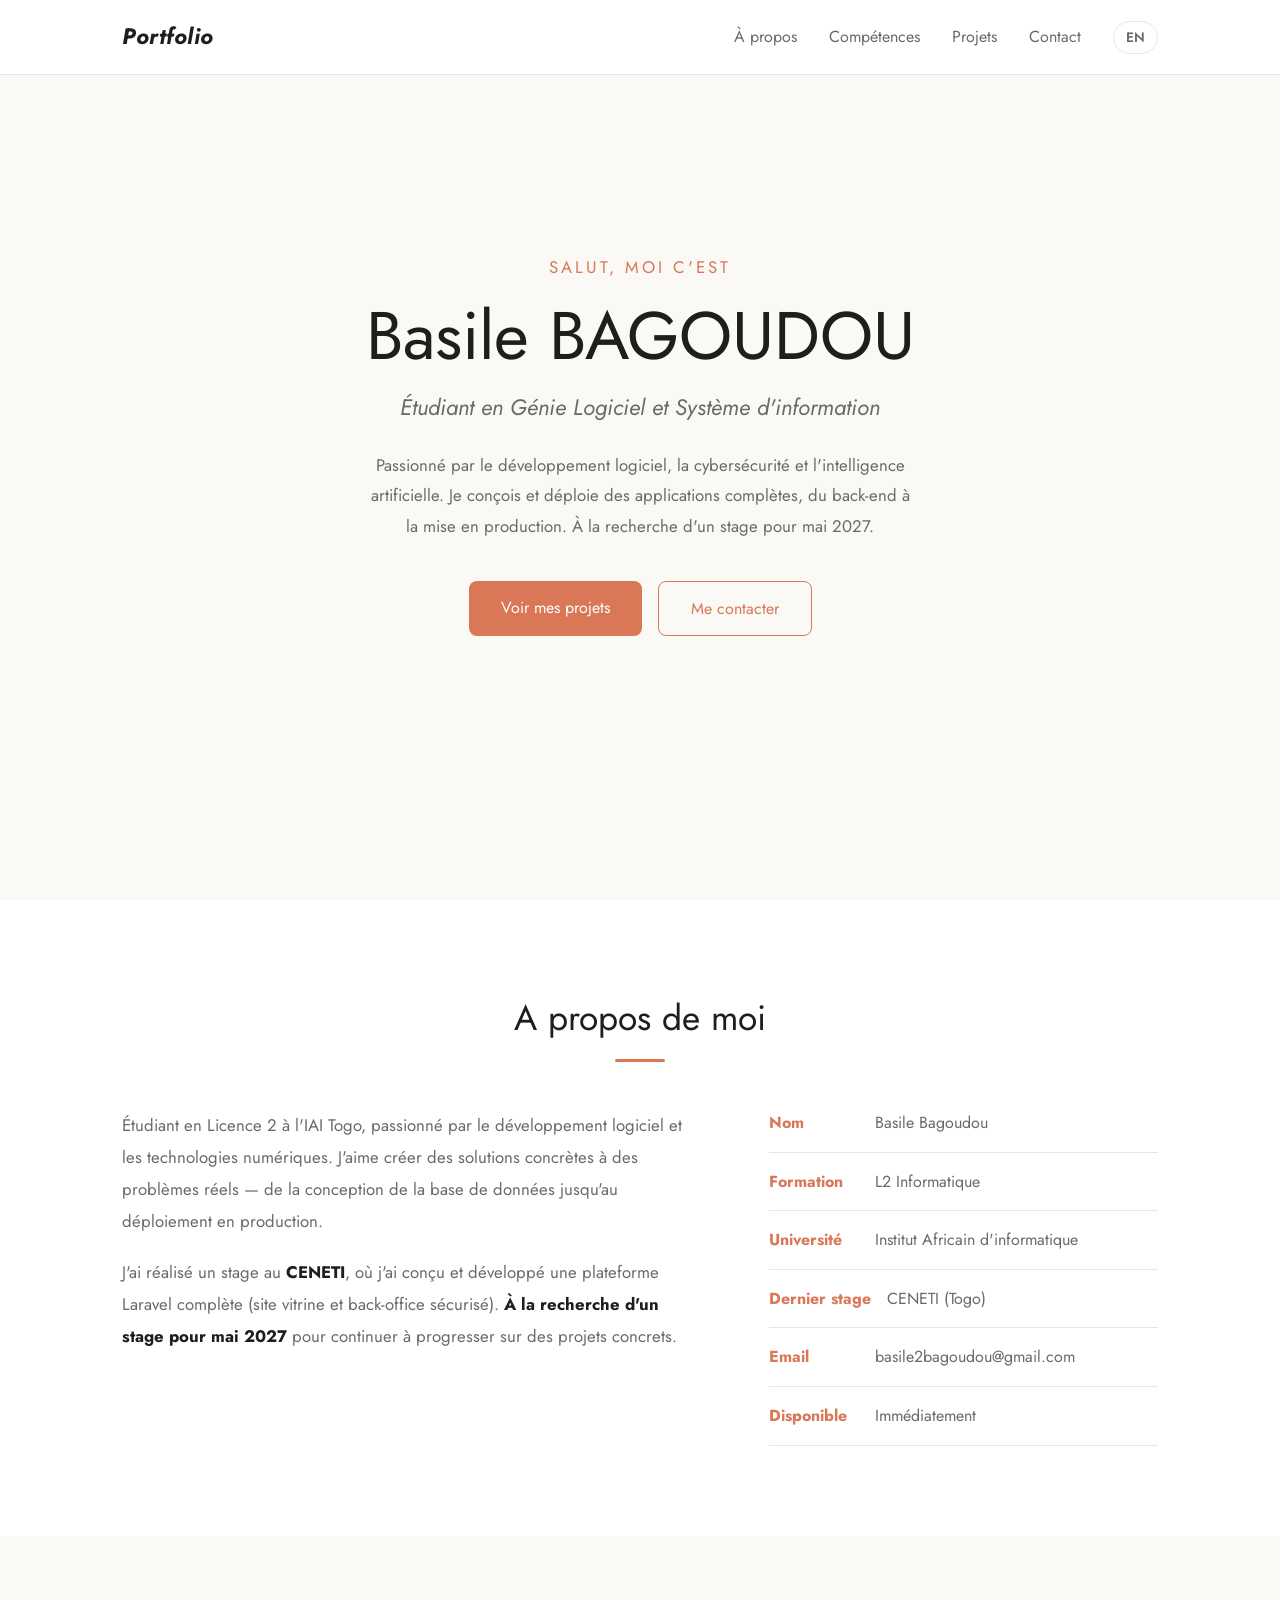
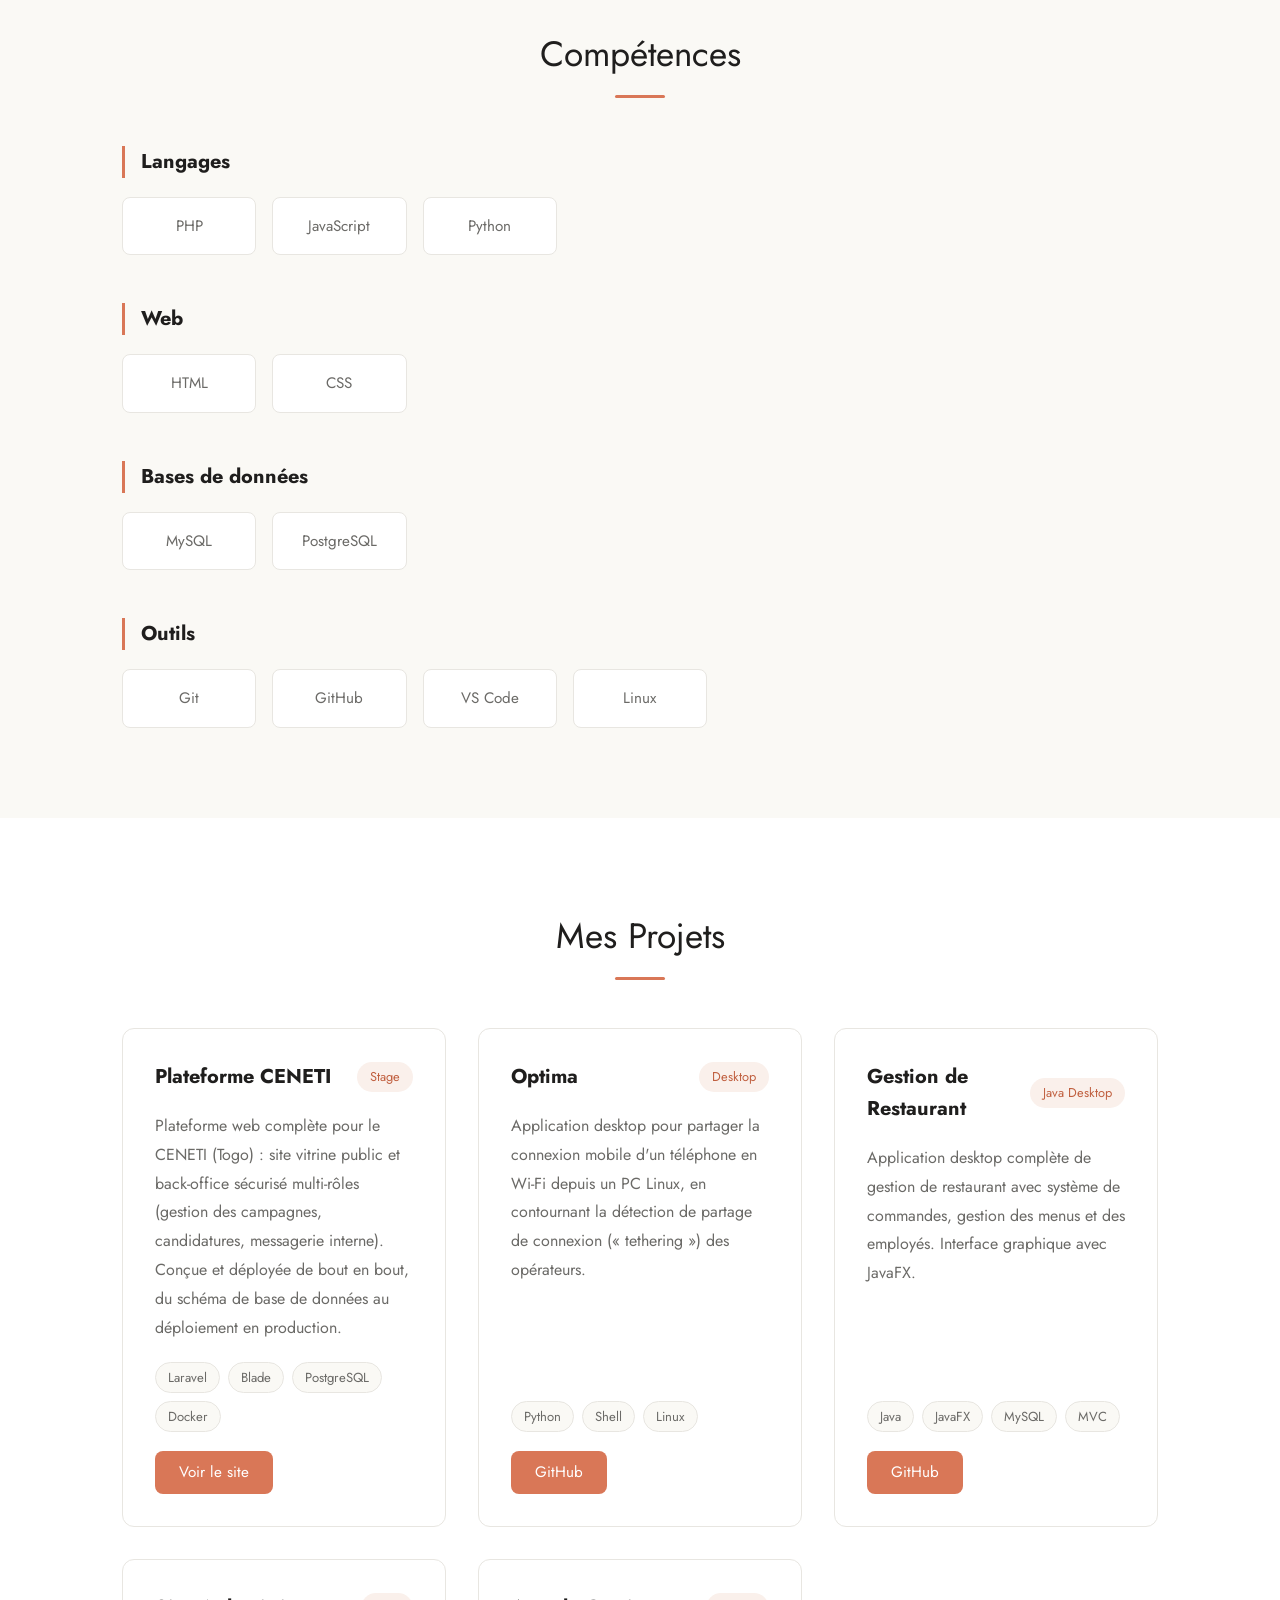
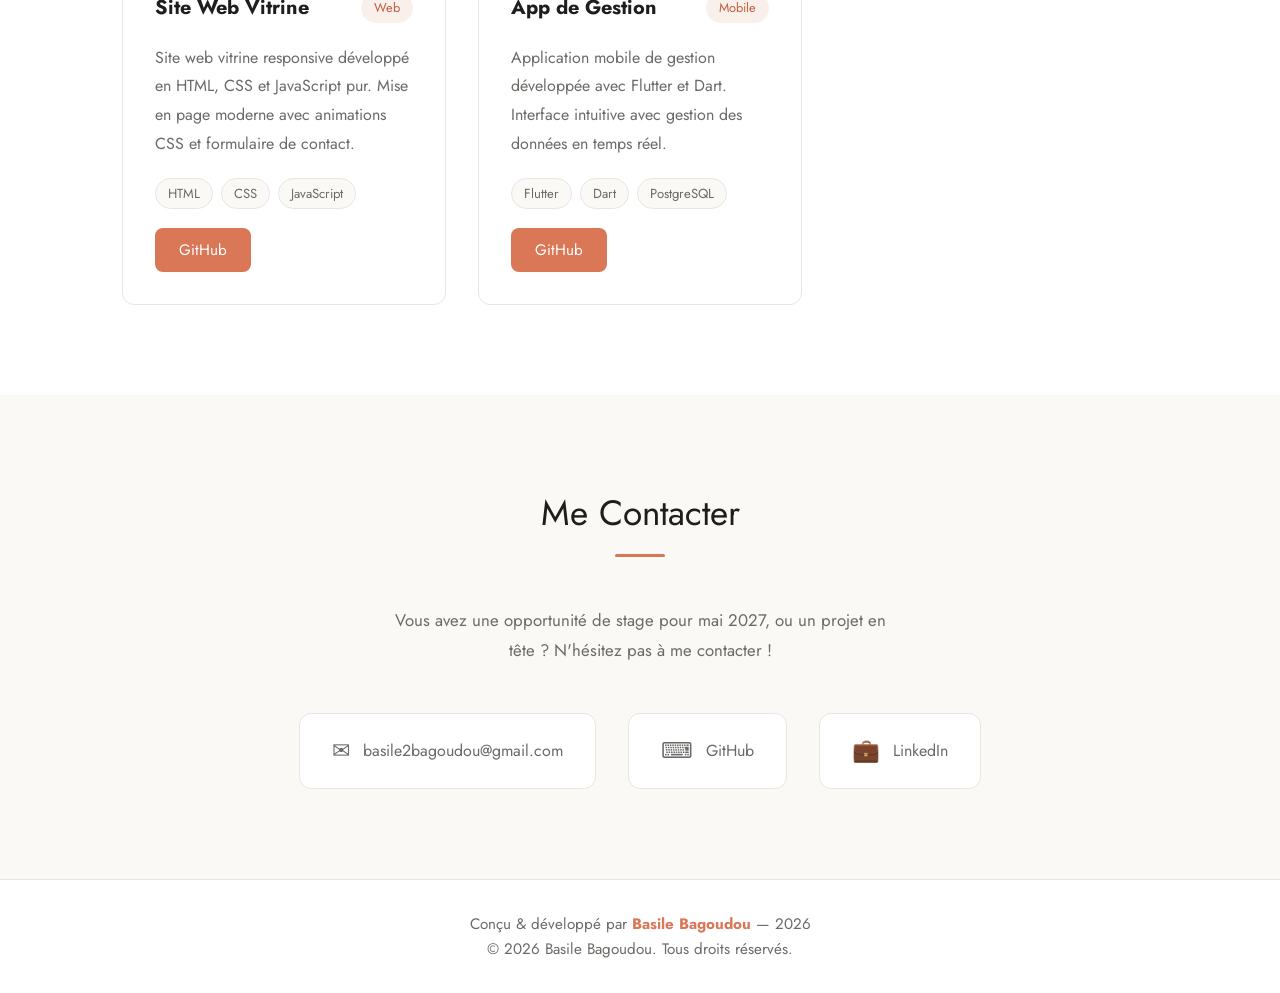
==== commit 135df046: "Ajoute Python à la liste des compétences" ====
--- a/index.html
+++ b/index.html
@@ -103,6 +103,7 @@
                 <div class="skills-grid">
                     <div class="skill-card">PHP</div>
                     <div class="skill-card">JavaScript</div>
+                    <div class="skill-card">Python</div>
                 </div>
             </div>
 
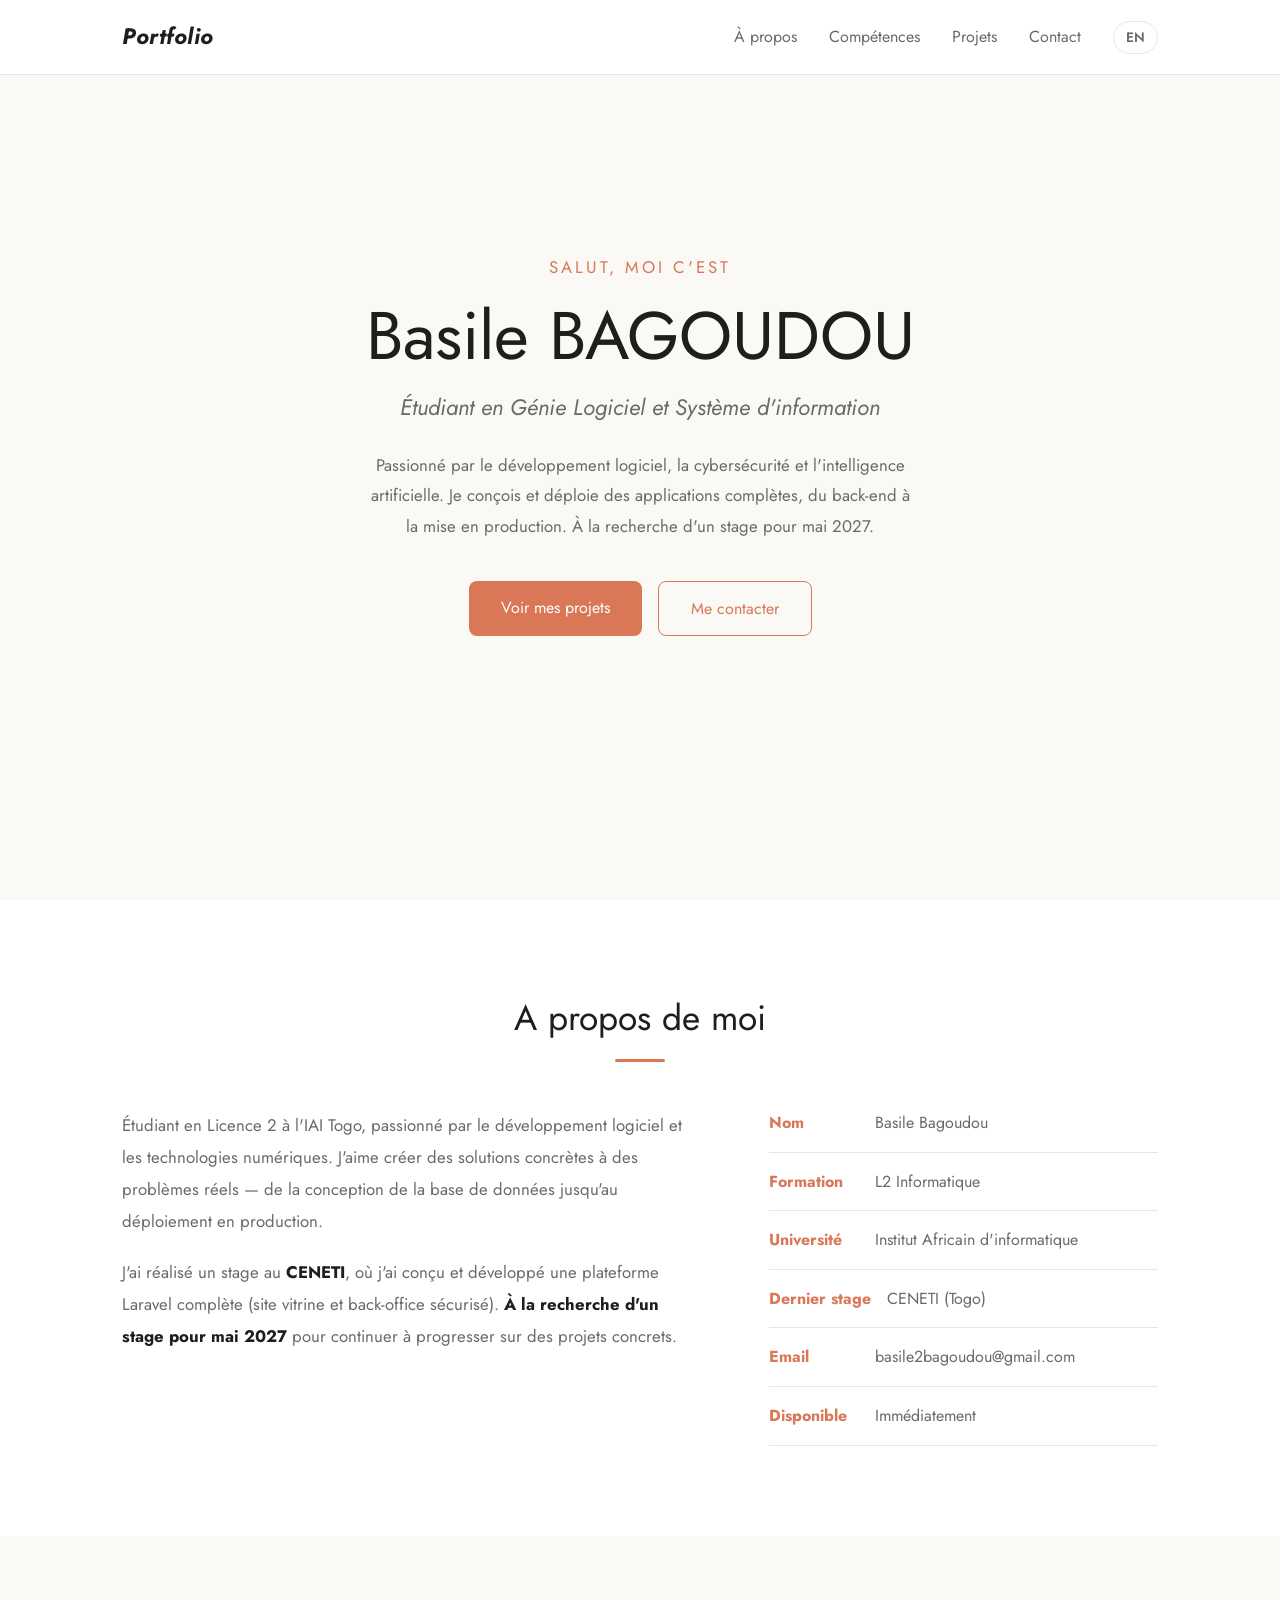
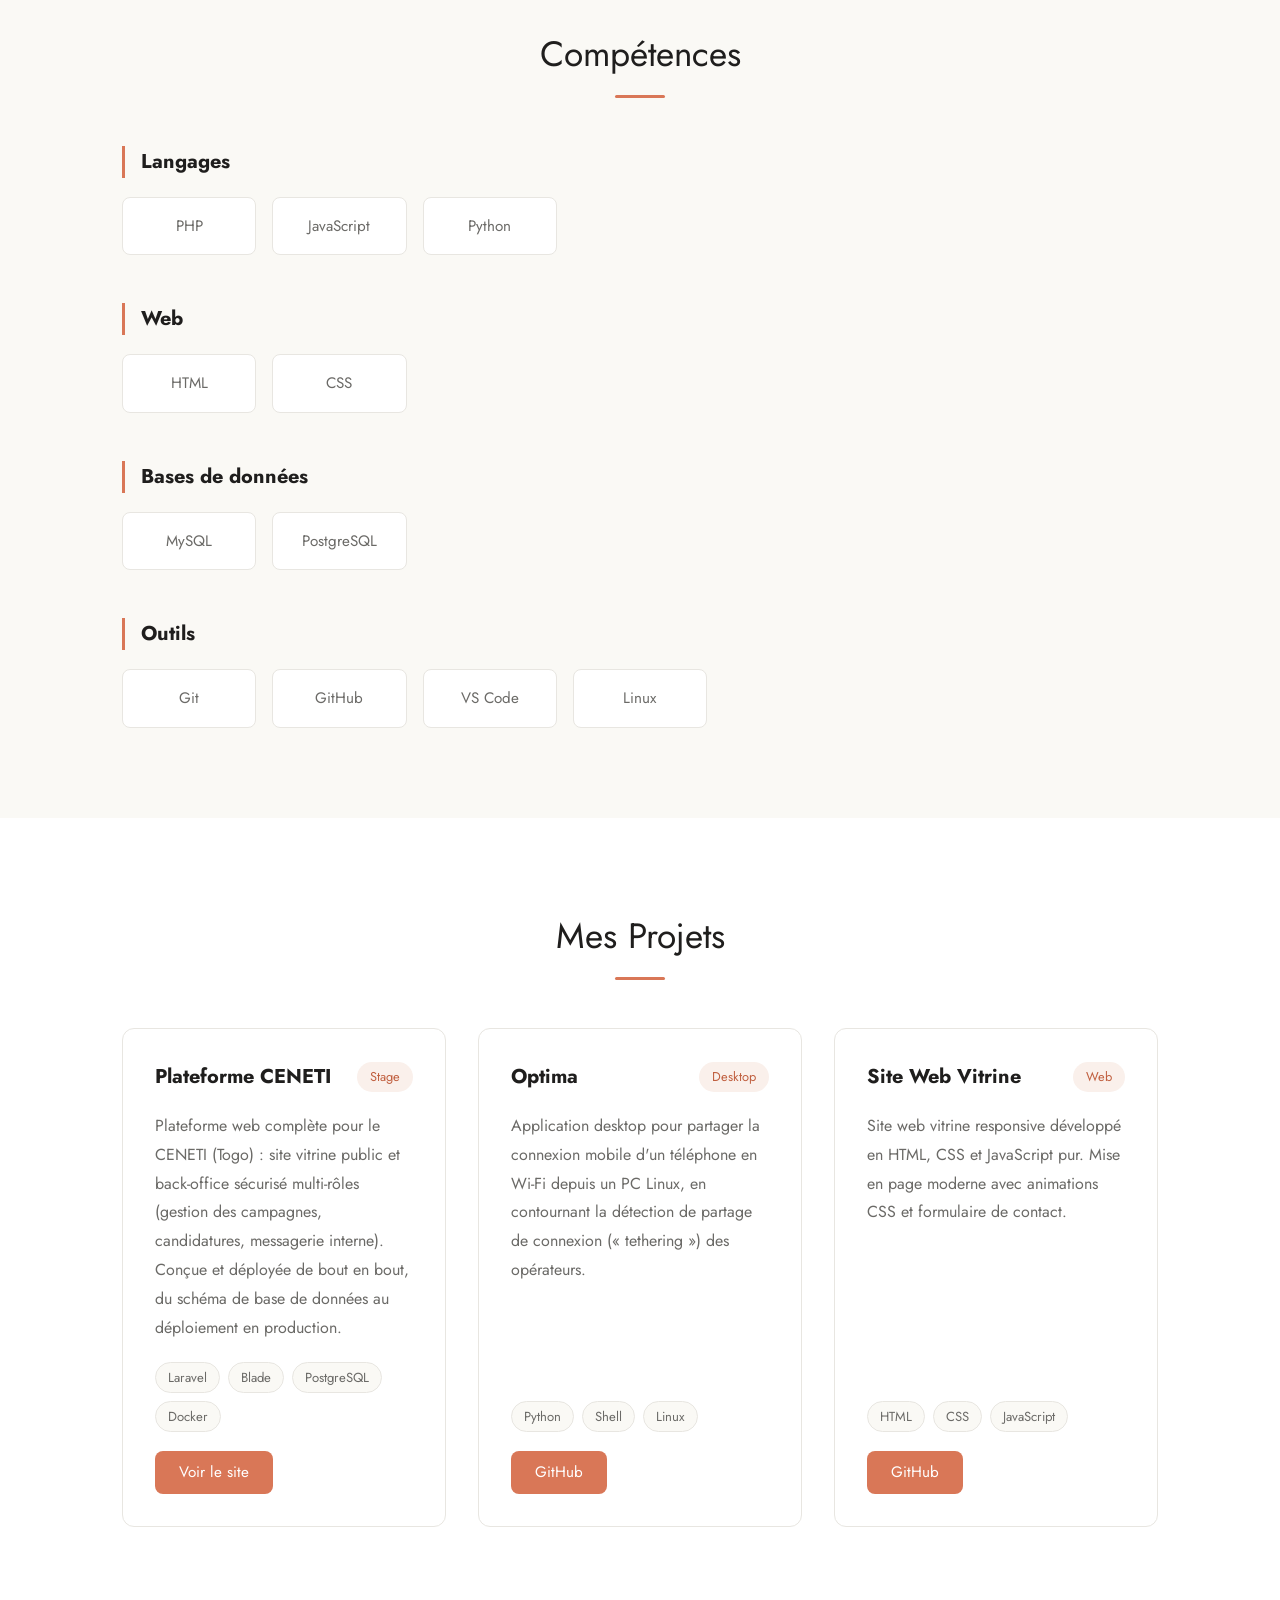
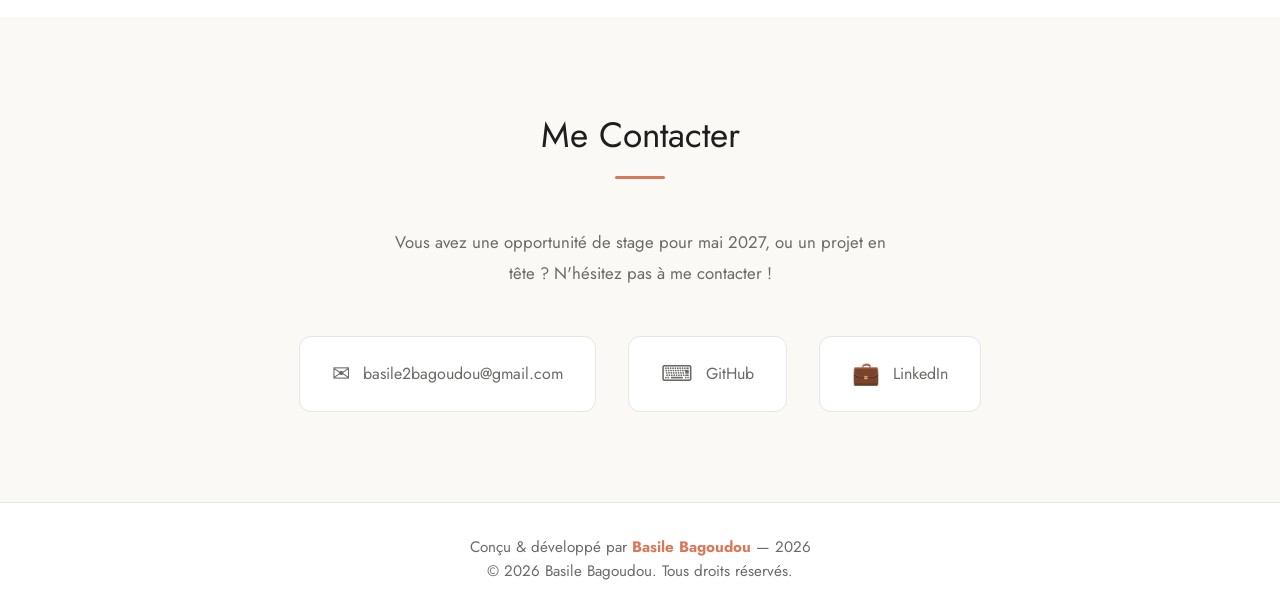
==== commit 64ab9809: "Retire les projets Gestion de Restaurant (Java) et App de Gestion (Flutter) Ces stacks ne sont plus " ====
--- a/index.html
+++ b/index.html
@@ -204,32 +204,6 @@
 
             <div class="project-card">
                 <div class="project-header">
-                    <h3>Gestion de Restaurant</h3>
-                    <span class="project-tag">Java Desktop</span>
-                </div>
-                <p class="project-desc" data-lang="fr">
-                    Application desktop complète de gestion de restaurant
-                    avec système de commandes, gestion des menus et des
-                    employés. Interface graphique avec JavaFX.
-                </p>
-                <p class="project-desc" data-lang="en" hidden>
-                    Complete desktop restaurant management app with order
-                    handling, menu and staff management. Graphical interface
-                    built with JavaFX.
-                </p>
-                <div class="project-tech">
-                    <span>Java</span>
-                    <span>JavaFX</span>
-                    <span>MySQL</span>
-                    <span>MVC</span>
-                </div>
-                <div class="project-links">
-                    <a href="#" class="project-btn">GitHub</a>
-                </div>
-            </div>
-
-            <div class="project-card">
-                <div class="project-header">
                     <h3>Site Web Vitrine</h3>
                     <span class="project-tag">Web</span>
                 </div>
@@ -247,30 +221,6 @@
                     <span>HTML</span>
                     <span>CSS</span>
                     <span>JavaScript</span>
-                </div>
-                <div class="project-links">
-                    <a href="#" class="project-btn">GitHub</a>
-                </div>
-            </div>
-
-            <div class="project-card">
-                <div class="project-header">
-                    <h3>App de Gestion</h3>
-                    <span class="project-tag">Mobile</span>
-                </div>
-                <p class="project-desc" data-lang="fr">
-                    Application mobile de gestion développée avec Flutter
-                    et Dart. Interface intuitive avec gestion des données
-                    en temps réel.
-                </p>
-                <p class="project-desc" data-lang="en" hidden>
-                    Mobile management app built with Flutter and Dart.
-                    Intuitive interface with real-time data handling.
-                </p>
-                <div class="project-tech">
-                    <span>Flutter</span>
-                    <span>Dart</span>
-                    <span>PostgreSQL</span>
                 </div>
                 <div class="project-links">
                     <a href="#" class="project-btn">GitHub</a>
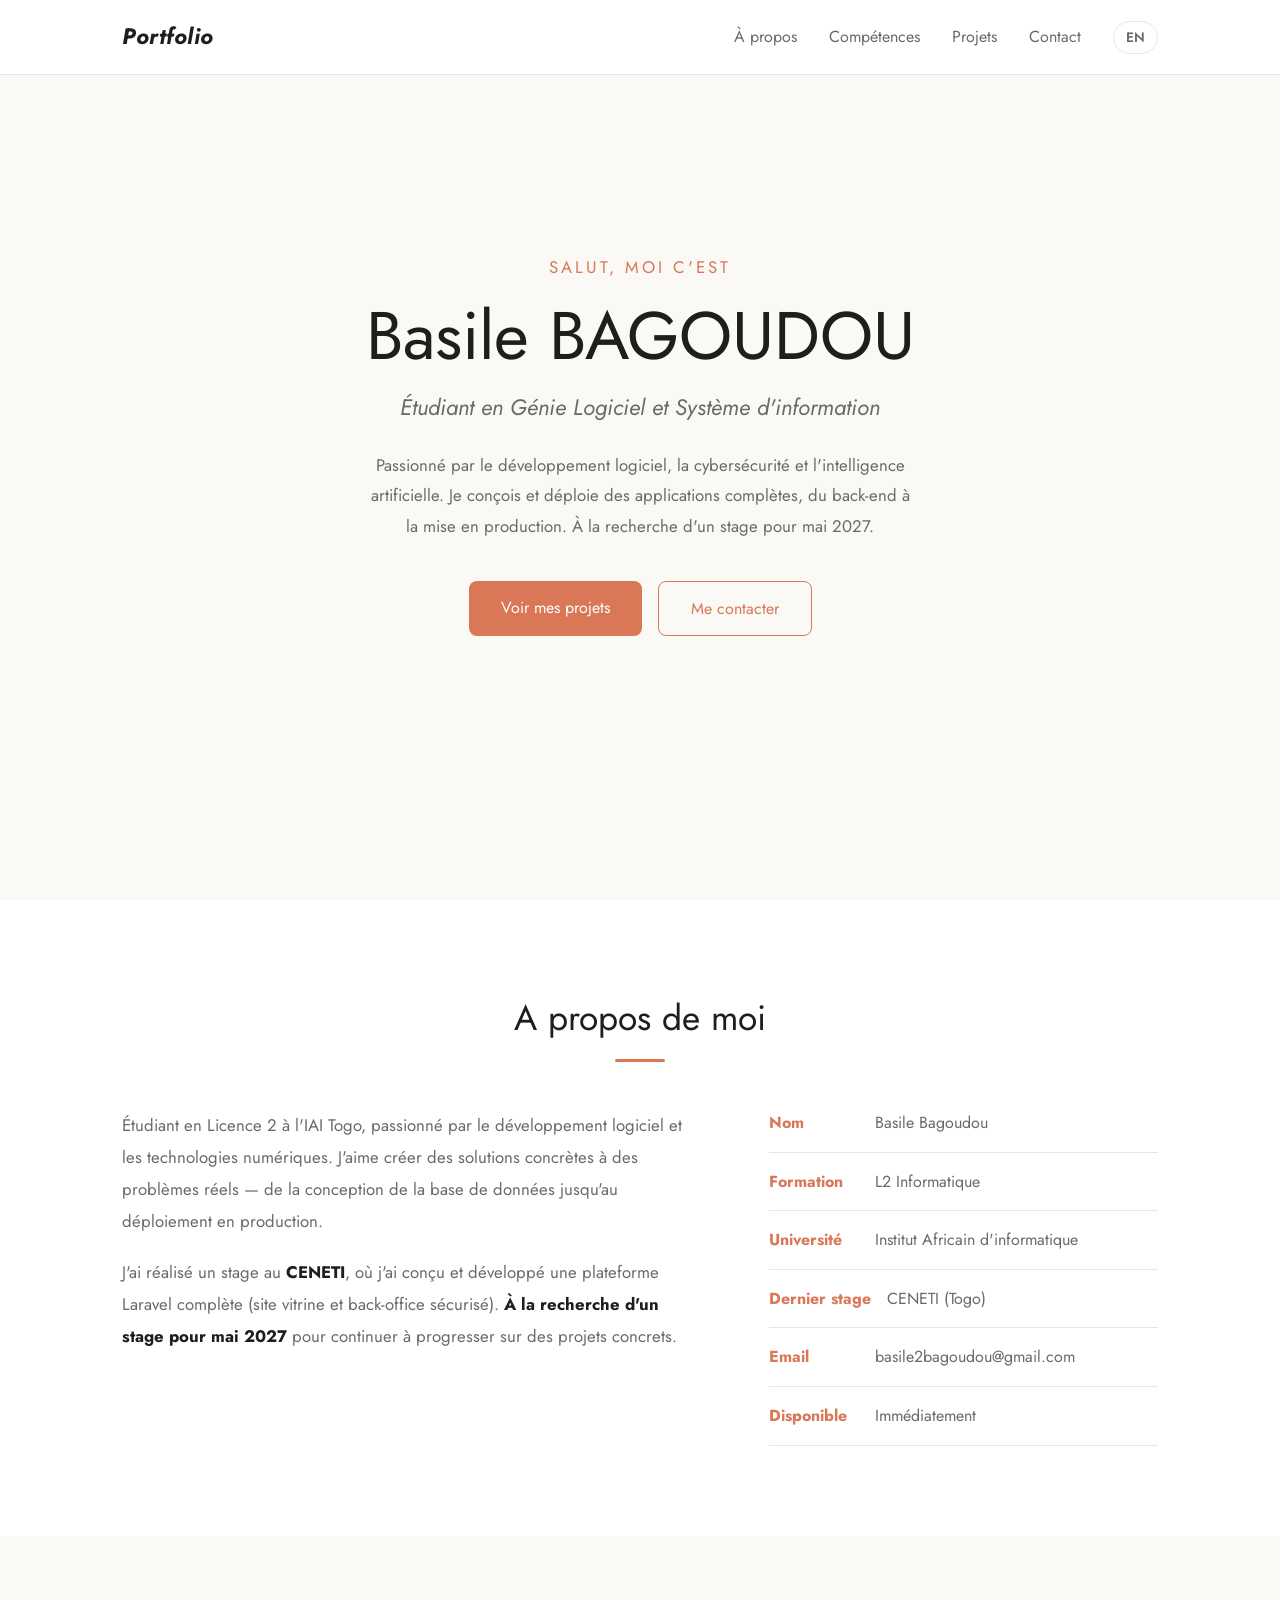
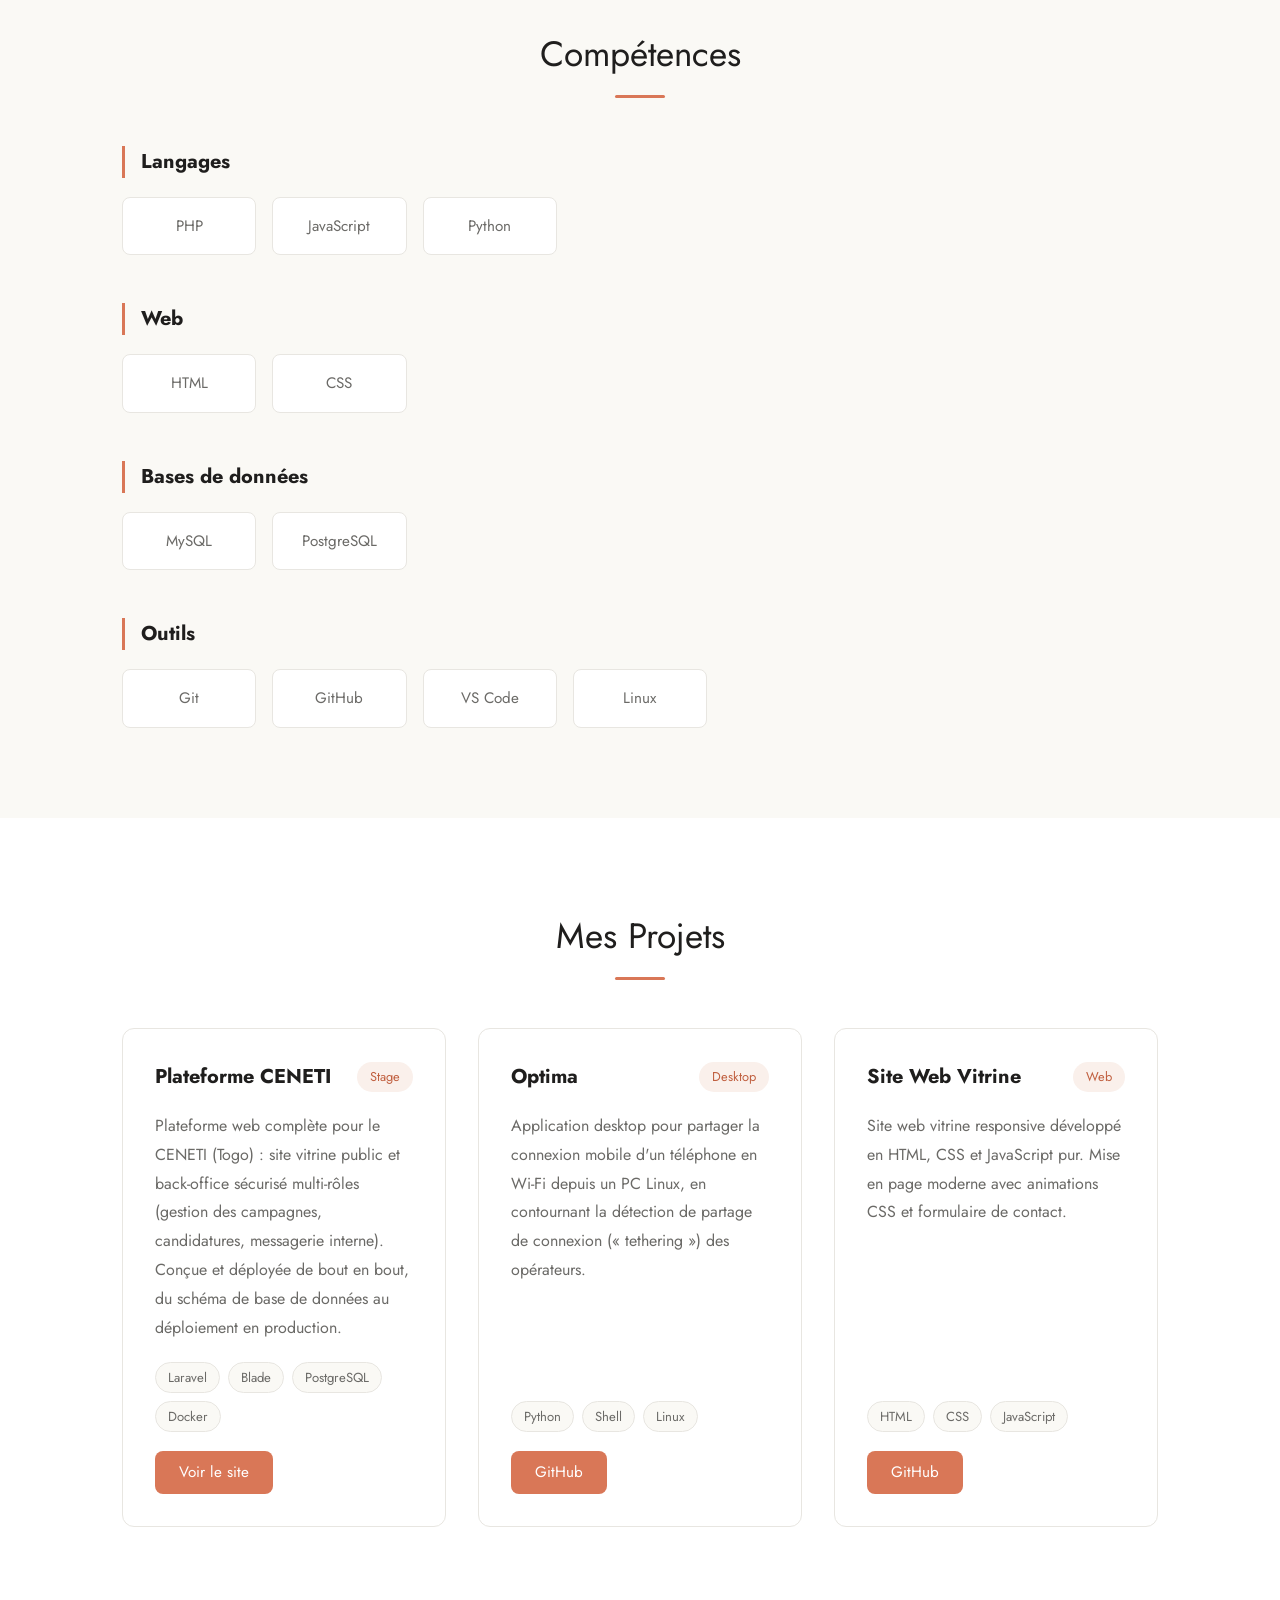
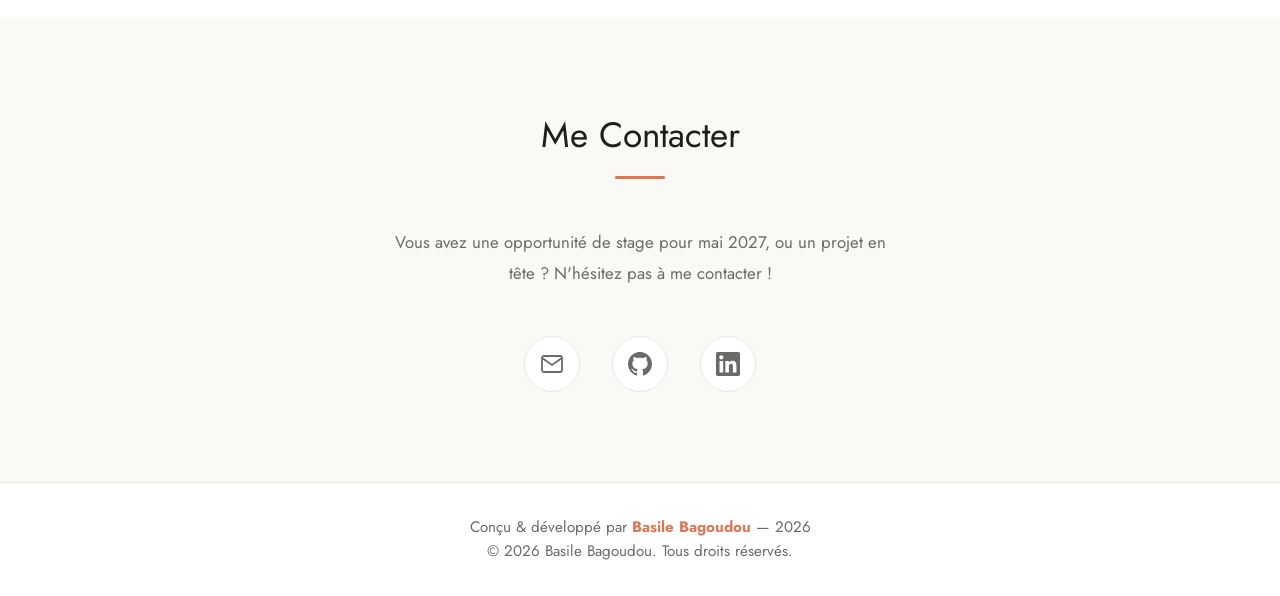
==== commit e3454079: "Remplace les liens contact texte par des icônes (mail, GitHub, LinkedIn) Boutons ronds compacts avec" ====
--- a/index.html
+++ b/index.html
@@ -245,19 +245,23 @@
             Feel free to reach out!
         </p>
         <div class="contact-links">
-            <a href="mailto:basile2bagoudou@gmail.com" class="contact-card">
-                <span class="contact-icon">✉</span>
-                <span>basile2bagoudou@gmail.com</span>
+            <a href="mailto:basile2bagoudou@gmail.com" class="contact-card" aria-label="Email" title="basile2bagoudou@gmail.com">
+                <svg class="contact-icon" viewBox="0 0 24 24" aria-hidden="true">
+                    <path d="M4 4h16c1.1 0 2 .9 2 2v12c0 1.1-.9 2-2 2H4c-1.1 0-2-.9-2-2V6c0-1.1.9-2 2-2z"/>
+                    <polyline points="22,6 12,13 2,6"/>
+                </svg>
             </a>
-            <a href="https://github.com/basilebagoudou" 
-               target="_blank" class="contact-card">
-                <span class="contact-icon">⌨</span>
-                <span>GitHub</span>
+            <a href="https://github.com/basilebagoudou"
+               target="_blank" class="contact-card" aria-label="GitHub" title="GitHub">
+                <svg class="contact-icon contact-icon--brand" viewBox="0 0 24 24" aria-hidden="true">
+                    <path d="M12 0C5.37 0 0 5.37 0 12c0 5.31 3.435 9.795 8.205 11.385.6.105.825-.255.825-.57 0-.285-.015-1.23-.015-2.235-3.015.555-3.795-.735-4.035-1.41-.135-.345-.72-1.41-1.23-1.695-.42-.225-1.02-.78-.015-.795.945-.015 1.62.87 1.845 1.23 1.08 1.815 2.805 1.305 3.495.99.105-.78.42-1.305.765-1.605-2.67-.3-5.46-1.335-5.46-5.925 0-1.305.465-2.385 1.23-3.225-.12-.3-.54-1.53.12-3.18 0 0 1.005-.315 3.3 1.23.96-.27 1.98-.405 3-.405s2.04.135 3 .405c2.295-1.56 3.3-1.23 3.3-1.23.66 1.65.24 2.88.12 3.18.765.84 1.23 1.905 1.23 3.225 0 4.605-2.805 5.625-5.475 5.925.435.375.81 1.095.81 2.22 0 1.605-.015 2.895-.015 3.3 0 .315.225.69.825.57A12.02 12.02 0 0024 12c0-6.63-5.37-12-12-12z"/>
+                </svg>
             </a>
-            <a href="https://www.linkedin.com/in/basile-bagoudou-a721a7335/" 
-               target="_blank" class="contact-card">
-                <span class="contact-icon">💼</span>
-                <span>LinkedIn</span>
+            <a href="https://www.linkedin.com/in/basile-bagoudou-a721a7335/"
+               target="_blank" class="contact-card" aria-label="LinkedIn" title="LinkedIn">
+                <svg class="contact-icon contact-icon--brand" viewBox="0 0 24 24" aria-hidden="true">
+                    <path d="M20.447 20.452h-3.554v-5.569c0-1.328-.027-3.037-1.852-3.037-1.853 0-2.136 1.445-2.136 2.939v5.667H9.351V9h3.414v1.561h.046c.477-.9 1.637-1.85 3.37-1.85 3.601 0 4.267 2.37 4.267 5.455v6.286zM5.337 7.433c-1.144 0-2.063-.926-2.063-2.065 0-1.138.92-2.063 2.063-2.063 1.14 0 2.064.925 2.064 2.063 0 1.139-.925 2.065-2.064 2.065zm1.782 13.019H3.555V9h3.564v11.452zM22.225 0H1.771C.792 0 0 .774 0 1.729v20.542C0 23.227.792 24 1.771 24h20.451C23.2 24 24 23.227 24 22.271V1.729C24 .774 23.2 0 22.222 0h.003z"/>
+                </svg>
             </a>
         </div>
     </div>
--- a/style.css
+++ b/style.css
@@ -434,13 +434,13 @@
 .contact-card {
     display: flex;
     align-items: center;
-    gap: 0.8rem;
+    justify-content: center;
+    width: 56px;
+    height: 56px;
     background-color: var(--bg);
     border: 1px solid var(--border);
-    border-radius: 12px;
-    padding: 1.2rem 2rem;
-    color: var(--text-muted);
-    font-size: 1rem;
+    border-radius: 50%;
+    color: var(--text-muted);
     transition: all 0.3s ease;
 }
 
@@ -452,7 +452,16 @@
 }
 
 .contact-icon {
-    font-size: 1.4rem;
+    width: 24px;
+    height: 24px;
+    fill: none;
+    stroke: currentColor;
+    stroke-width: 1.8;
+}
+
+.contact-icon.contact-icon--brand {
+    fill: currentColor;
+    stroke: none;
 }
 
 /* ===== FOOTER ===== */
@@ -549,9 +558,4 @@
         flex-direction: column;
         gap: 2rem;
     }
-
-    .contact-links {
-        flex-direction: column;
-        align-items: center;
-    }
-}
+}
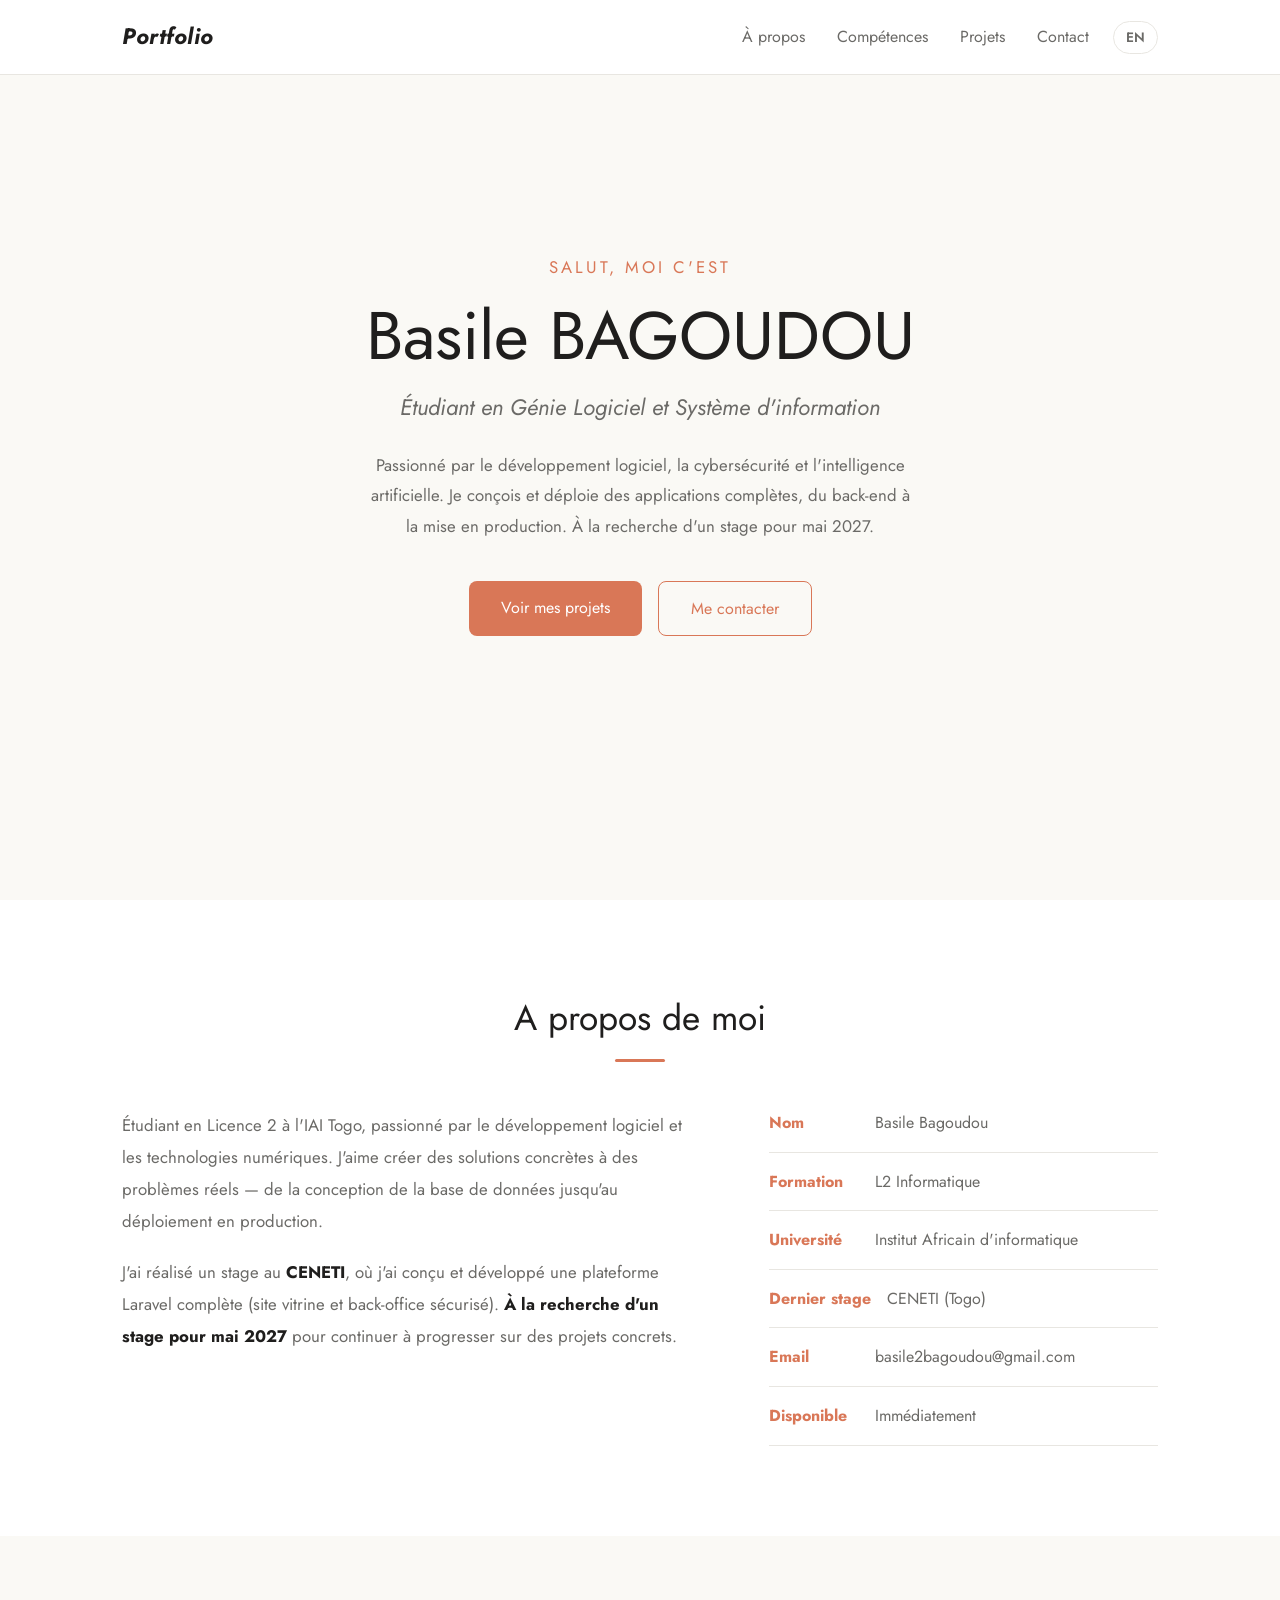
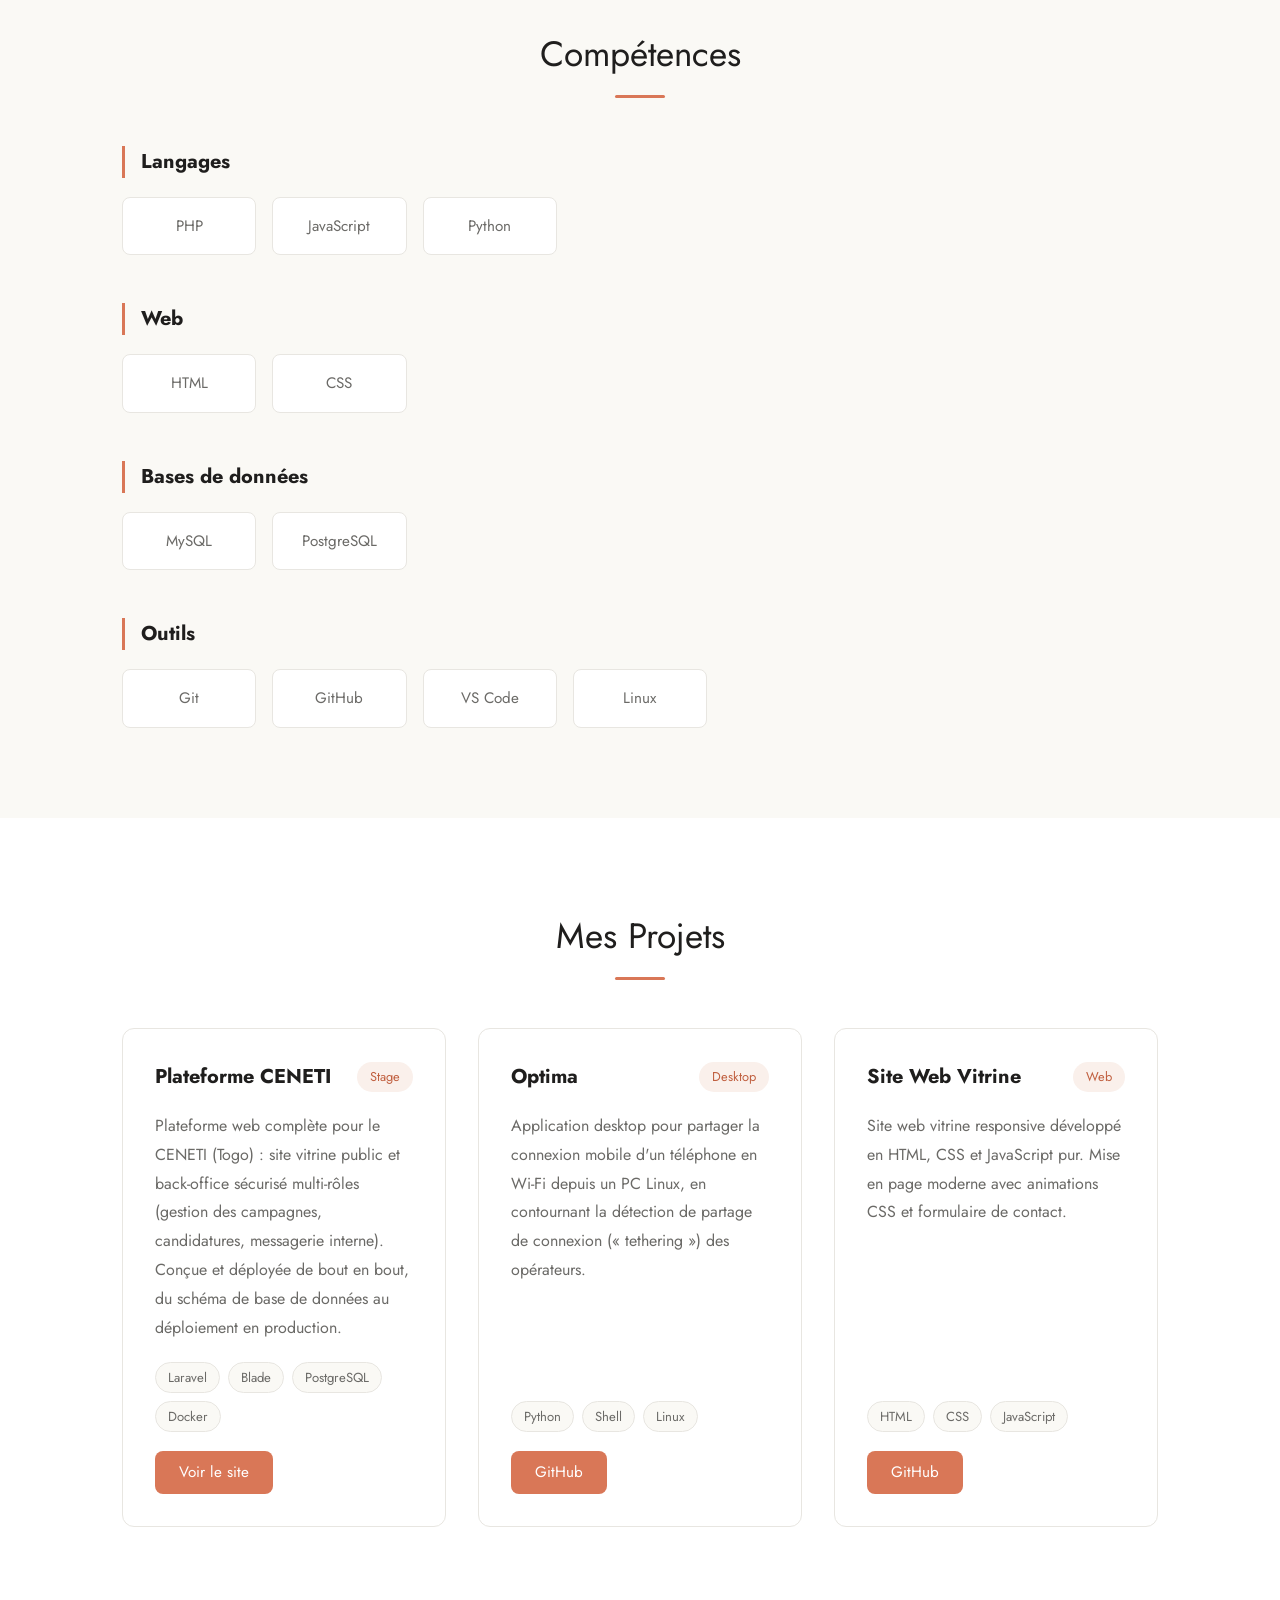
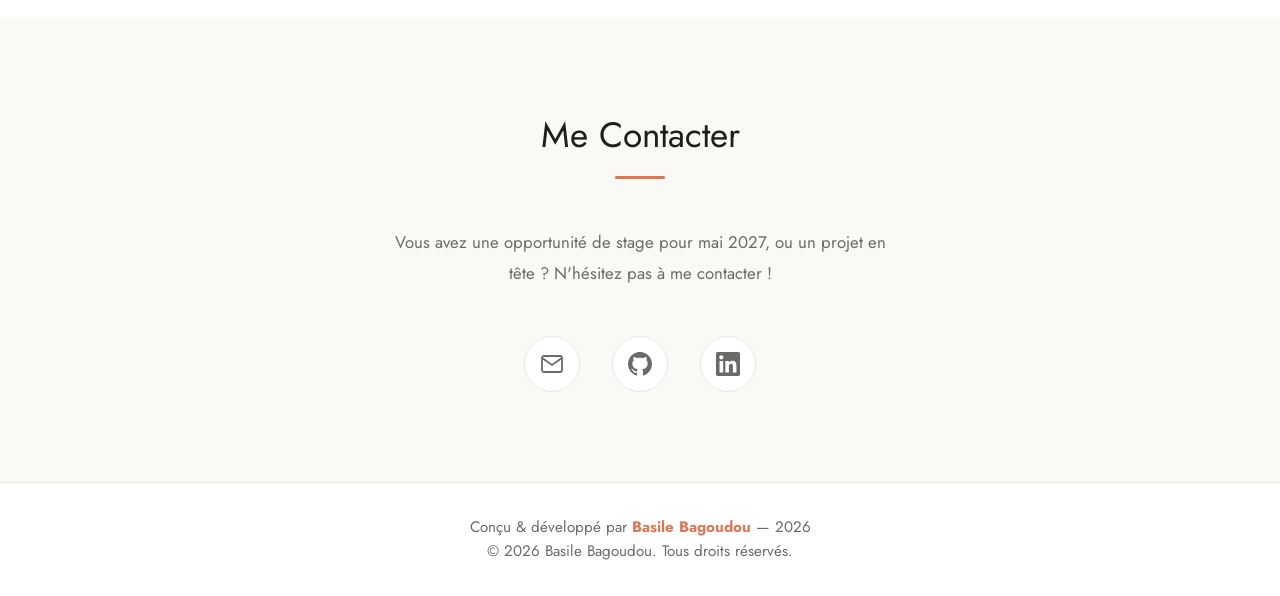
==== commit 21d23c34: "Rend le sélecteur de langue visible à gauche du menu hamburger Le bouton FR/EN était dans la liste <" ====
--- a/index.html
+++ b/index.html
@@ -13,20 +13,22 @@
     <header>
         <nav>
             <div class="logo">Portfolio</div>
-            <button class="menu-btn" aria-label="Menu">
-                <span></span>
-                <span></span>
-                <span></span>
-            </button>
-            <ul>
-                <li><a href="#about"><span data-lang="fr">À propos</span><span data-lang="en" hidden>About</span></a></li>
-                <li><a href="#skills"><span data-lang="fr">Compétences</span><span data-lang="en" hidden>Skills</span></a></li>
-                <li><a href="#projects"><span data-lang="fr">Projets</span><span data-lang="en" hidden>Projects</span></a></li>
-                <li><a href="#contact">Contact</a></li>
-                <li><button type="button" class="lang-toggle" aria-label="Changer de langue / Switch language">
+            <div class="nav-right">
+                <ul>
+                    <li><a href="#about"><span data-lang="fr">À propos</span><span data-lang="en" hidden>About</span></a></li>
+                    <li><a href="#skills"><span data-lang="fr">Compétences</span><span data-lang="en" hidden>Skills</span></a></li>
+                    <li><a href="#projects"><span data-lang="fr">Projets</span><span data-lang="en" hidden>Projects</span></a></li>
+                    <li><a href="#contact">Contact</a></li>
+                </ul>
+                <button type="button" class="lang-toggle" aria-label="Changer de langue / Switch language">
                     <span data-lang="fr">EN</span><span data-lang="en" hidden>FR</span>
-                </button></li>
-            </ul>
+                </button>
+                <button class="menu-btn" aria-label="Menu">
+                    <span></span>
+                    <span></span>
+                    <span></span>
+                </button>
+            </div>
         </nav>
     </header>
     <section id="hero">
--- a/style.css
+++ b/style.css
@@ -93,6 +93,12 @@
     max-width: 1100px;
     margin: 0 auto;
     padding: 1.2rem 2rem;
+}
+
+.nav-right {
+    display: flex;
+    align-items: center;
+    gap: 1.5rem;
 }
 
 .logo {
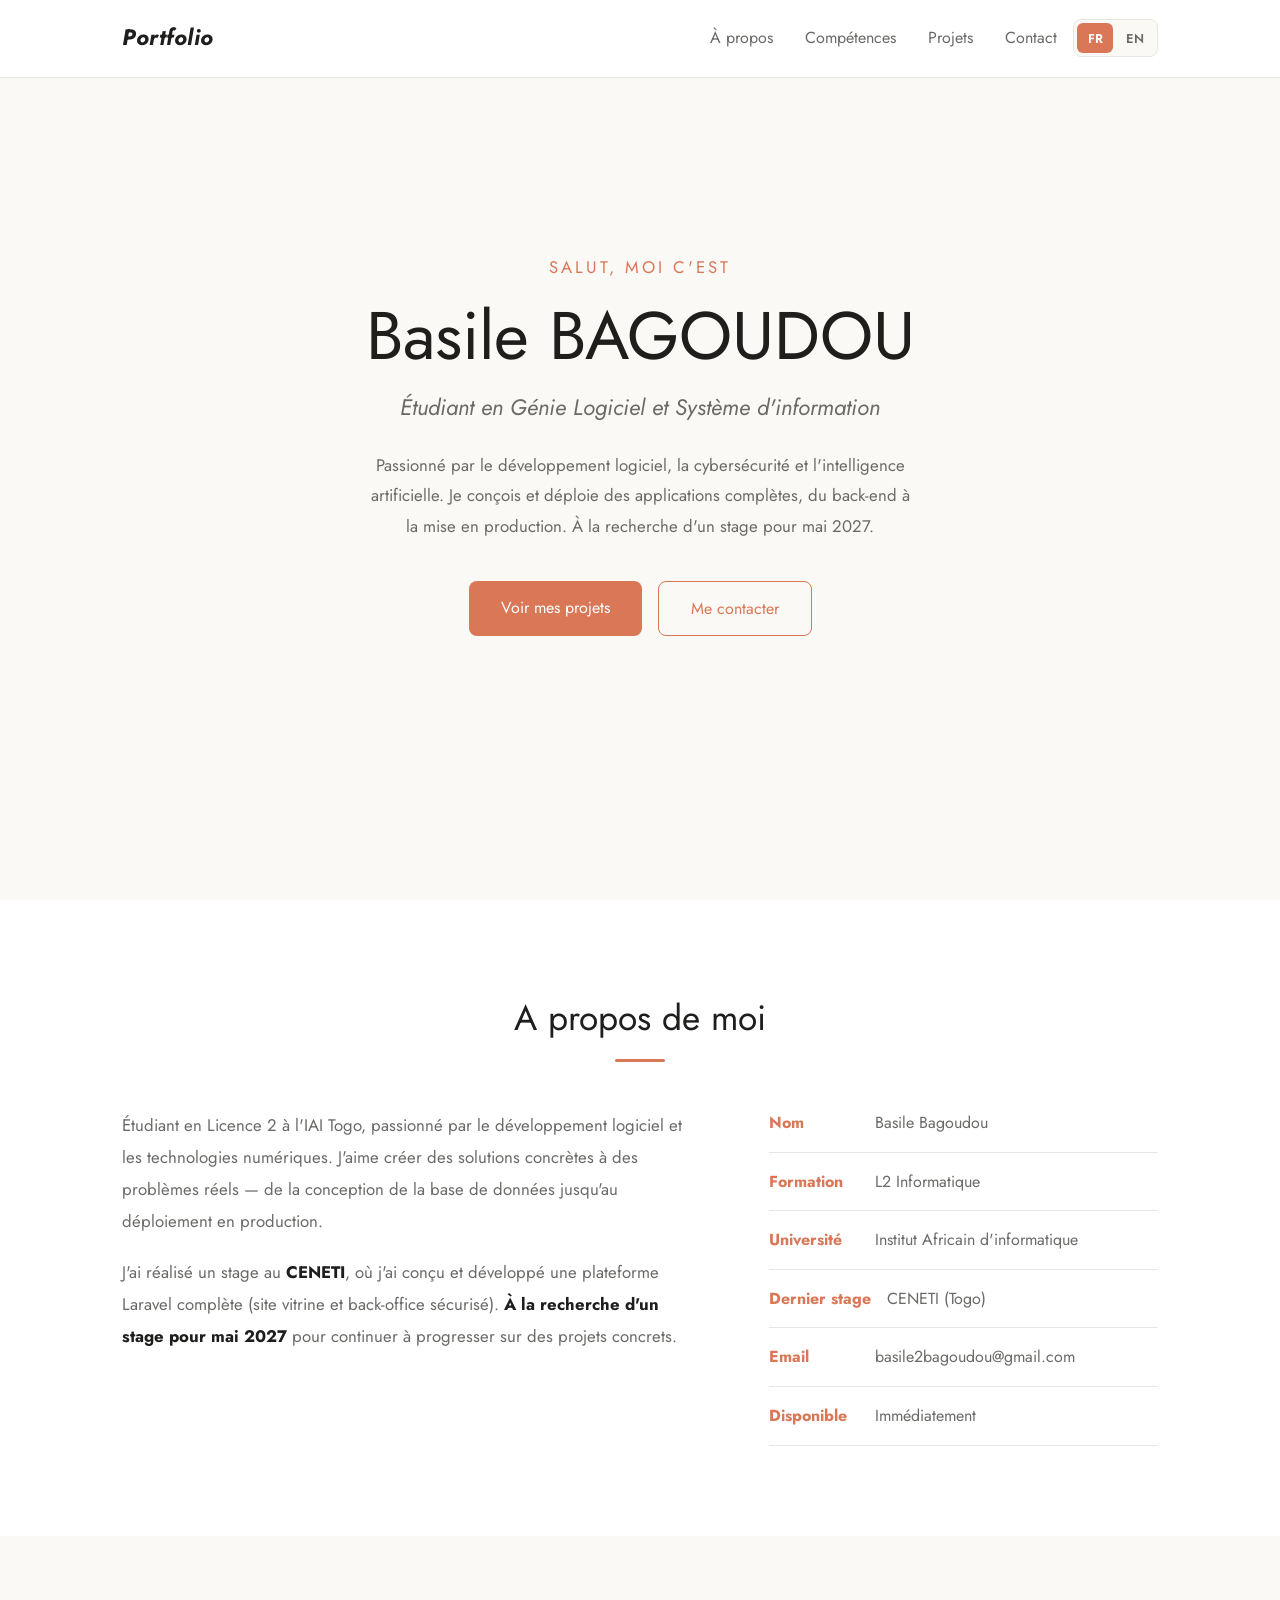
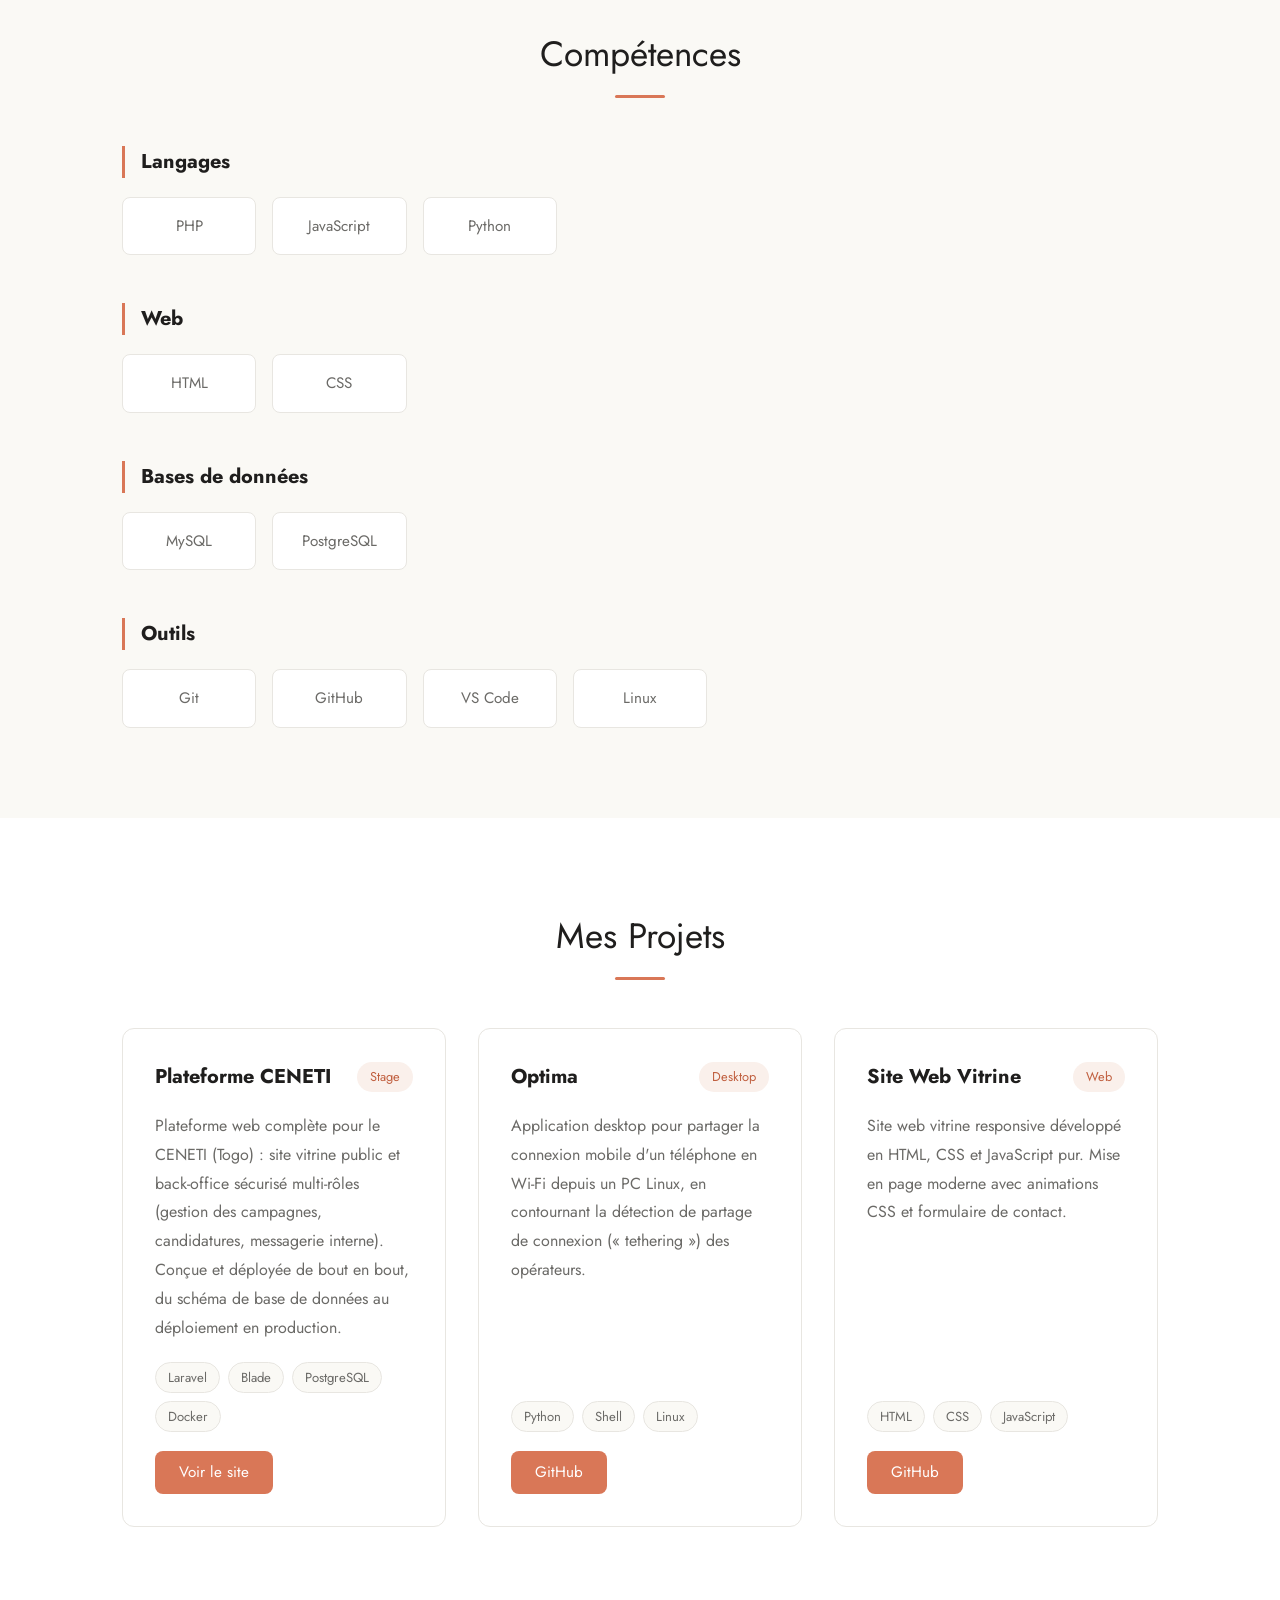
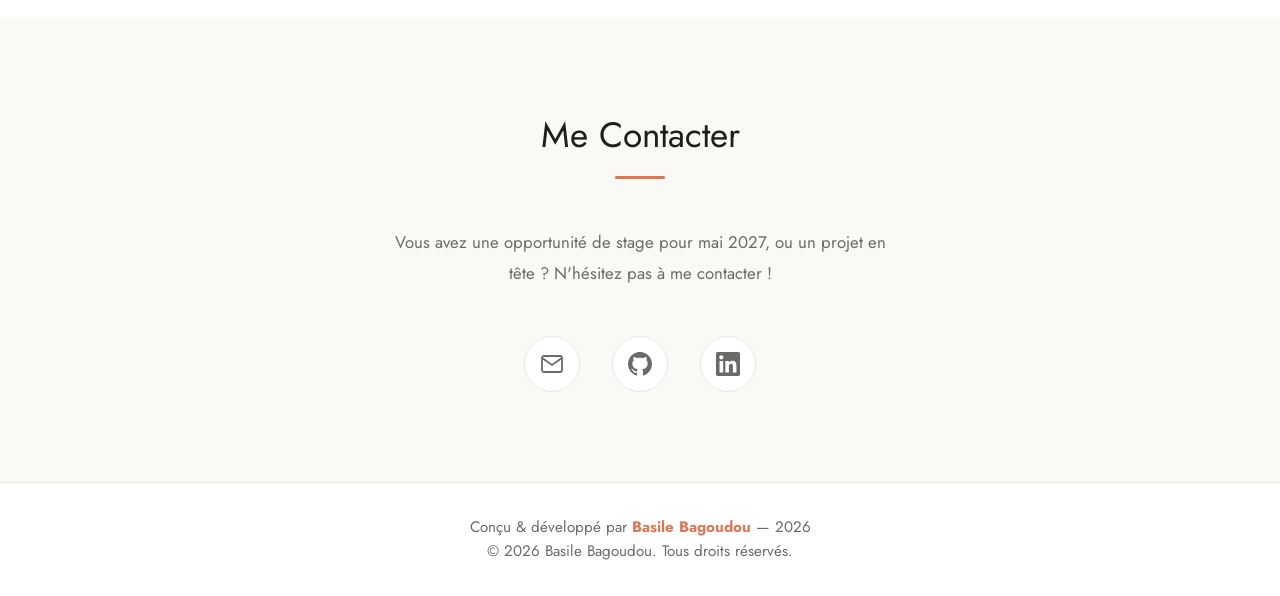
==== commit 09bc154c: "Sélecteur de langue en switch à deux options (FR / EN toujours visibles) Remplace le bouton unique q" ====
--- a/index.html
+++ b/index.html
@@ -20,9 +20,10 @@
                     <li><a href="#projects"><span data-lang="fr">Projets</span><span data-lang="en" hidden>Projects</span></a></li>
                     <li><a href="#contact">Contact</a></li>
                 </ul>
-                <button type="button" class="lang-toggle" aria-label="Changer de langue / Switch language">
-                    <span data-lang="fr">EN</span><span data-lang="en" hidden>FR</span>
-                </button>
+                <div class="lang-toggle" role="group" aria-label="Changer de langue / Switch language">
+                    <button type="button" class="lang-option" data-lang-btn="fr">FR</button>
+                    <button type="button" class="lang-option" data-lang-btn="en">EN</button>
+                </div>
                 <button class="menu-btn" aria-label="Menu">
                     <span></span>
                     <span></span>
--- a/style.css
+++ b/style.css
@@ -97,8 +97,9 @@
 
 .nav-right {
     display: flex;
-    align-items: center;
-    gap: 1.5rem;
+    flex-wrap: nowrap;
+    align-items: center;
+    gap: 1rem;
 }
 
 .logo {
@@ -126,22 +127,40 @@
 }
 
 .lang-toggle {
+    display: flex;
+    align-items: center;
+    background: var(--bg-soft);
+    border: 1px solid var(--border);
+    border-radius: 8px;
+    padding: 3px;
+    gap: 2px;
+    flex-shrink: 0;
+}
+
+.lang-option {
     background: none;
-    border: 1px solid var(--border);
+    border: none;
     color: var(--text-muted);
     font-family: inherit;
-    font-size: 0.85rem;
+    font-size: 0.8rem;
     font-weight: 600;
-    padding: 0.35rem 0.75rem;
-    border-radius: 50px;
+    padding: 0.35rem 0.65rem;
+    border-radius: 6px;
     cursor: pointer;
     transition: all 0.3s ease;
 }
 
-.lang-toggle:hover {
-    border-color: var(--primary);
-    color: var(--primary);
-    background: var(--primary-soft);
+.lang-option:hover {
+    color: var(--primary);
+}
+
+.lang-option.active {
+    background: var(--primary);
+    color: #ffffff;
+}
+
+.lang-option.active:hover {
+    color: #ffffff;
 }
 
 /* ===== HERO ===== */
@@ -508,6 +527,7 @@
 .menu-btn {
     display: none;
     flex-direction: column;
+    flex-shrink: 0;
     gap: 5px;
     background: none;
     border: none;
